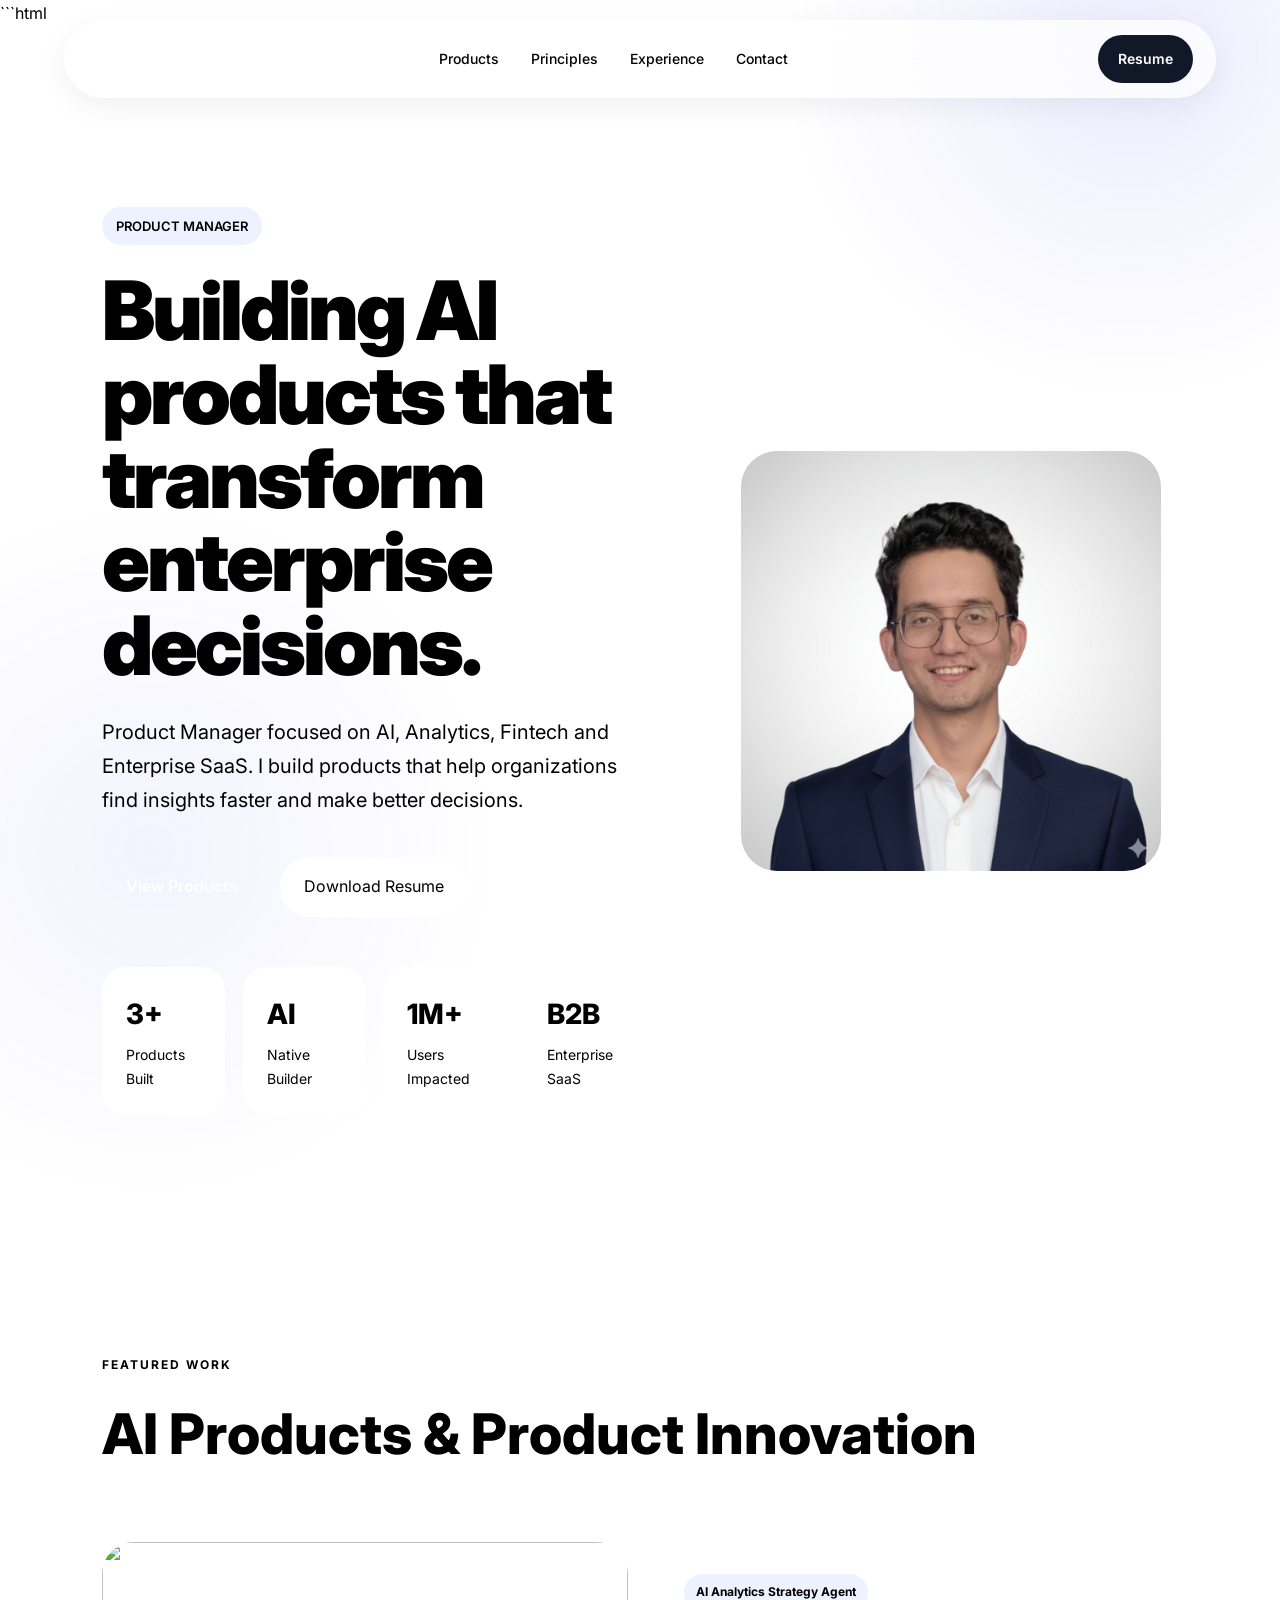
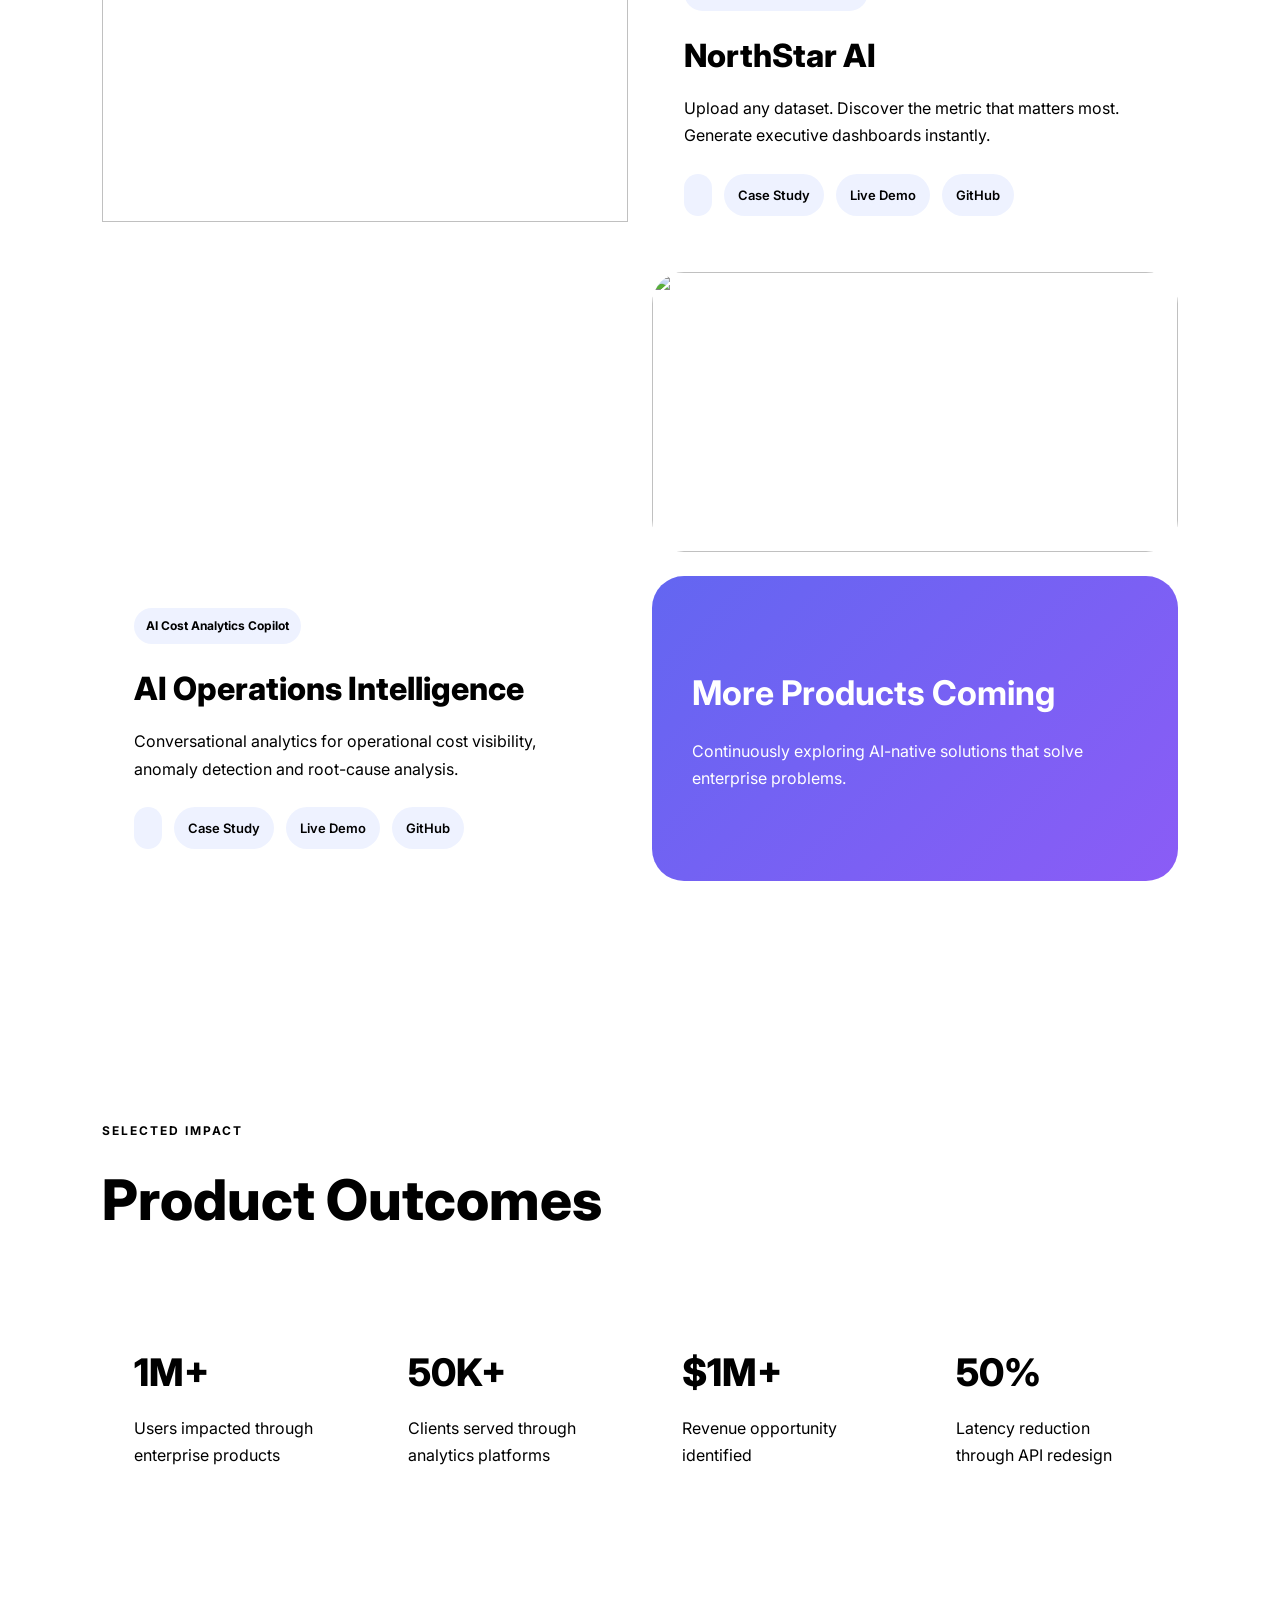
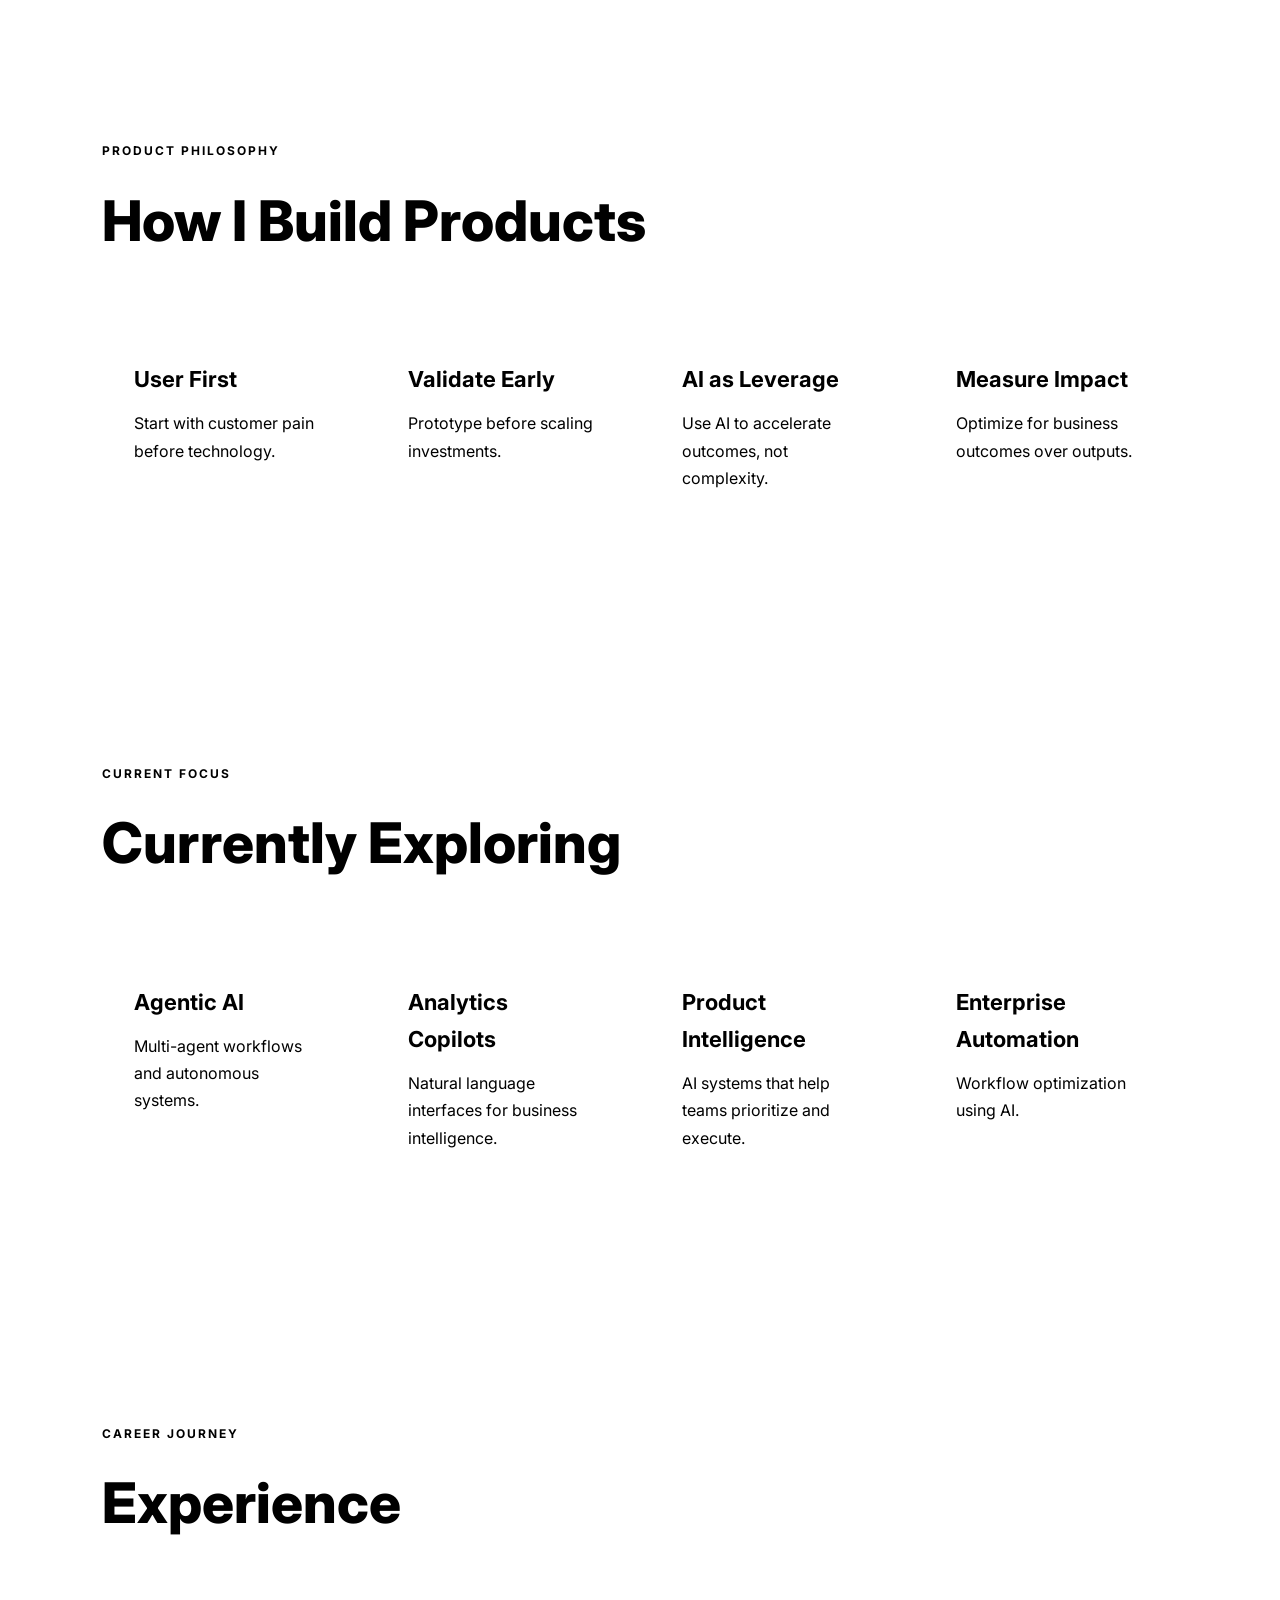
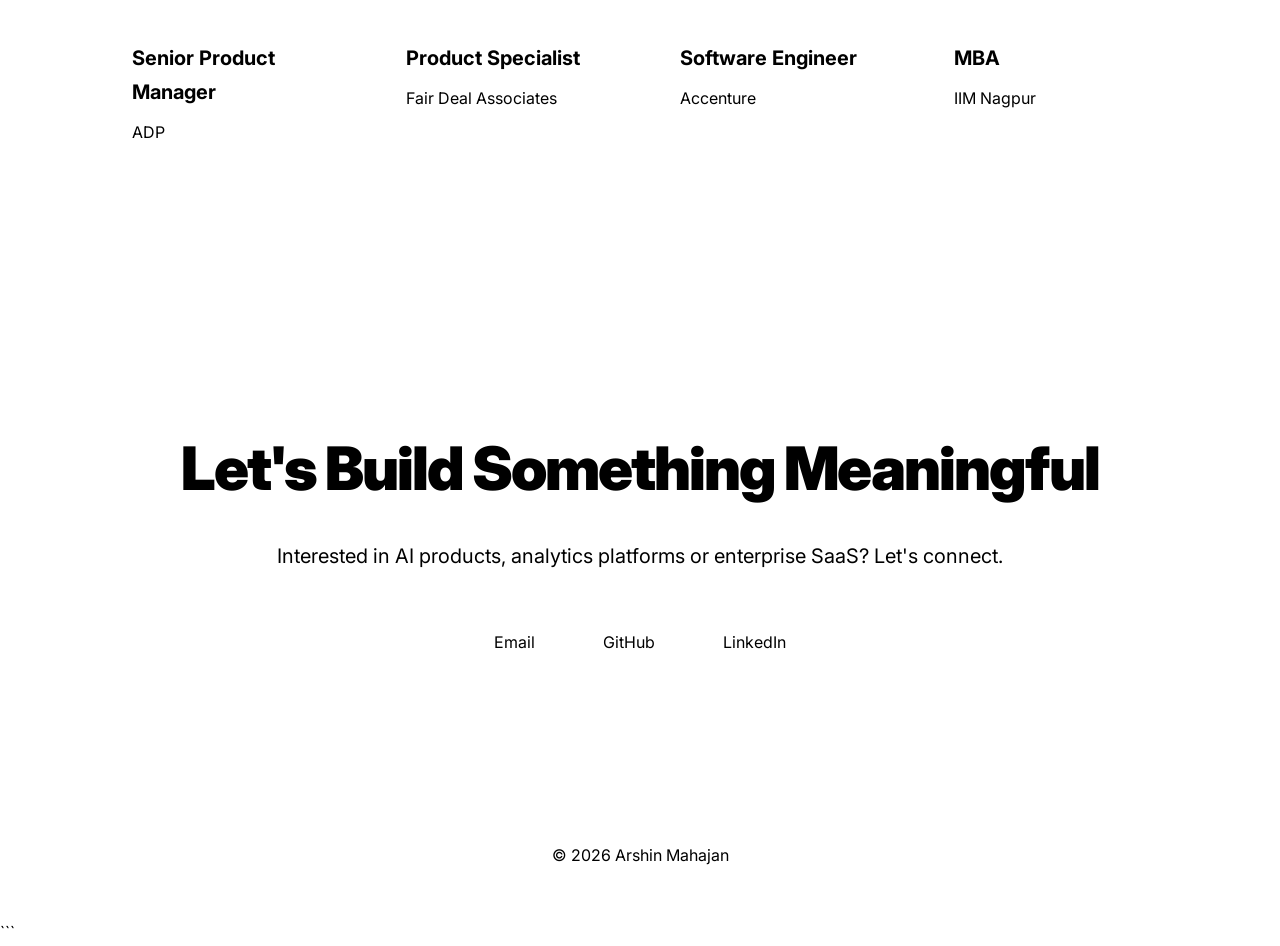
==== index.html @ d78e20a6 "Update index.html" ====
```html
<!DOCTYPE html>
<html lang="en">
<head>
<meta charset="UTF-8">
<meta name="viewport" content="width=device-width, initial-scale=1.0">
<title>Arshin Mahajan | Product Manager</title>

<link rel="preconnect" href="https://fonts.googleapis.com">
<link rel="preconnect" href="https://fonts.gstatic.com" crossorigin>

<link href="https://fonts.googleapis.com/css2?family=Inter:wght@300;400;500;600;700;800;900&display=swap" rel="stylesheet">

<link rel="stylesheet" href="style.css">
</head>

<body>

<nav class="navbar">

<div class="logo">
AM
</div>

<div class="nav-links">
<a href="#products">Products</a>
<a href="#philosophy">Principles</a>
<a href="#experience">Experience</a>
<a href="#contact">Contact</a>
</div>

<a href="resume.pdf" class="resume-btn">
Resume
</a>

</nav>

<section class="hero">

<div class="hero-left">

<div class="tag">
PRODUCT MANAGER
</div>

<h1>

Building AI products
that transform
enterprise decisions.

</h1>

<p>

Product Manager focused on AI,
Analytics, Fintech and Enterprise SaaS.

I build products that help organizations
find insights faster and make better decisions.

</p>

<div class="hero-buttons">

<a href="#products" class="primary-btn">
View Products
</a>

<a href="resume.pdf" class="secondary-btn">
Download Resume
</a>

</div>

<div class="stats">

<div class="stat-card">
<h3>3+</h3>
<p>Products Built</p>
</div>

<div class="stat-card">
<h3>AI</h3>
<p>Native Builder</p>
</div>

<div class="stat-card">
<h3>1M+</h3>
<p>Users Impacted</p>
</div>

<div class="stat-card">
<h3>B2B</h3>
<p>Enterprise SaaS</p>
</div>

</div>

</div>

<div class="hero-right">

<img src="images/profile.jpg" alt="Arshin Mahajan">

</div>

</section>

<section id="products" class="section">

<div class="section-header">

<span>FEATURED WORK</span>

<h2>
AI Products & Product Innovation
</h2>

</div>

<div class="bento-grid">

<a href="northstar.html" class="product-card large-card">

<img src="images/northstar-cover.png">

<div class="product-content">

<span class="product-tag">
AI Analytics Strategy Agent
</span>

<h3>
NorthStar AI
</h3>

<p>

Upload any dataset.
Discover the metric that matters most.
Generate executive dashboards instantly.

</p>

<div class="card-actions">

<a href="northstar.html">
Case Study
</a>

<a href="https://arshin-northstar-ai.streamlit.app/">
Live Demo
</a>

<a href="https://github.com/arshinmahajan/northstar-ai">
GitHub
</a>

</div>

</div>

</a>

<a href="aiops.html" class="product-card">

<img src="images/aiops-cover.png">

<div class="product-content">

<span class="product-tag">
AI Cost Analytics Copilot
</span>

<h3>
AI Operations Intelligence
</h3>

<p>

Conversational analytics for operational cost visibility,
anomaly detection and root-cause analysis.

</p>

<div class="card-actions">

<a href="aiops.html">
Case Study
</a>

<a href="https://ai-ops-intelligence-assistant-f5bhhcylc8wq3lguenfk7i.streamlit.app/">
Live Demo
</a>

<a href="https://github.com/arshinmahajan/ai-ops-intelligence-assistant">
GitHub
</a>

</div>
</div>

</a>

<div class="coming-soon">

<h3>
More Products Coming
</h3>

<p>

Continuously exploring AI-native solutions
that solve enterprise problems.

</p>

</div>

</div>

</section>
<section class="section">

<div class="section-header">

<span>SELECTED IMPACT</span>

<h2>
Product Outcomes
</h2>

</div>

<div class="impact-grid">

<div class="impact-card">
<h3>1M+</h3>
<p>Users impacted through enterprise products</p>
</div>

<div class="impact-card">
<h3>50K+</h3>
<p>Clients served through analytics platforms</p>
</div>

<div class="impact-card">
<h3>$1M+</h3>
<p>Revenue opportunity identified</p>
</div>

<div class="impact-card">
<h3>50%</h3>
<p>Latency reduction through API redesign</p>
</div>

</div>

</section>
<section id="philosophy" class="section">

<div class="section-header">

<span>PRODUCT PHILOSOPHY</span>

<h2>
How I Build Products
</h2>

</div>

<div class="principles">

<div class="principle">
<h3>User First</h3>
<p>
Start with customer pain before technology.
</p>
</div>

<div class="principle">
<h3>Validate Early</h3>
<p>
Prototype before scaling investments.
</p>
</div>

<div class="principle">
<h3>AI as Leverage</h3>
<p>
Use AI to accelerate outcomes, not complexity.
</p>
</div>

<div class="principle">
<h3>Measure Impact</h3>
<p>
Optimize for business outcomes over outputs.
</p>
</div>

</div>

</section>
<section class="section">

<div class="section-header">

<span>CURRENT FOCUS</span>

<h2>
Currently Exploring
</h2>

</div>

<div class="principles">

<div class="principle">
<h3>Agentic AI</h3>
<p>Multi-agent workflows and autonomous systems.</p>
</div>

<div class="principle">
<h3>Analytics Copilots</h3>
<p>Natural language interfaces for business intelligence.</p>
</div>

<div class="principle">
<h3>Product Intelligence</h3>
<p>AI systems that help teams prioritize and execute.</p>
</div>

<div class="principle">
<h3>Enterprise Automation</h3>
<p>Workflow optimization using AI.</p>
</div>

</div>

</section>
<section id="experience" class="section">

<div class="section-header">

<span>CAREER JOURNEY</span>

<h2>
Experience
</h2>

</div>

<div class="timeline">

<div class="timeline-item">
<h3>Senior Product Manager</h3>
<p>ADP</p>
</div>

<div class="timeline-item">
<h3>Product Specialist</h3>
<p>Fair Deal Associates</p>
</div>

<div class="timeline-item">
<h3>Software Engineer</h3>
<p>Accenture</p>
</div>

<div class="timeline-item">
<h3>MBA</h3>
<p>IIM Nagpur</p>
</div>

</div>

</section>

<section id="contact" class="contact-section">

<h2>
Let's Build Something Meaningful
</h2>

<p>

Interested in AI products,
analytics platforms or enterprise SaaS?

Let's connect.

</p>

<div class="contact-links">

<a href="mailto:p22arshin@iimnagpur.ac.in">
Email
</a>

<a href="https://github.com/arshinmahajan">
GitHub
</a>

<a href="https://www.linkedin.com/in/arshinmahajan/">
LinkedIn
</a>

</div>

</section>

<footer>

© 2026 Arshin Mahajan

</footer>

<script>

window.addEventListener('scroll', () => {

document.querySelectorAll('.product-card,.principle,.timeline-item')
.forEach(el => {

const top = el.getBoundingClientRect().top;

if(top < window.innerHeight - 80){

el.classList.add('show');

}

});

});

</script>

</body>
</html>
```
---- style.css ----
```css
:root{
--bg:#fafafa;
--card:#ffffff;
--text:#0f172a;
--muted:#64748b;
--border:#e5e7eb;
--accent:#6366f1;
--shadow:0 10px 30px rgba(0,0,0,.06);
}

*{
margin:0;
padding:0;
box-sizing:border-box;
}

html{
scroll-behavior:smooth;
}

body{
font-family:'Inter',sans-serif;
background:var(--bg);
color:var(--text);
line-height:1.7;
overflow-x:hidden;
}

body::before{
content:'';
position:fixed;
top:-300px;
right:-200px;
width:700px;
height:700px;
background:radial-gradient(
circle,
rgba(99,102,241,.12),
transparent 70%
);
z-index:-1;
}

body::after{
content:'';
position:fixed;
bottom:-300px;
left:-200px;
width:700px;
height:700px;
background:radial-gradient(
circle,
rgba(99,102,241,.08),
transparent 70%
);
z-index:-1;
}

img{
max-width:100%;
display:block;
}

a{
text-decoration:none;
color:inherit;
}

.section{
padding:120px 8%;
}

.section-header{
margin-bottom:60px;
}

.section-header span{
font-size:12px;
font-weight:700;
letter-spacing:2px;
color:var(--accent);
}

.section-header h2{
font-size:56px;
font-weight:800;
margin-top:12px;
}

.navbar{
position:fixed;
top:20px;
left:50%;
transform:translateX(-50%);
width:90%;
max-width:1200px;

display:flex;
justify-content:space-between;
align-items:center;

padding:14px 22px;

background:rgba(255,255,255,.75);
backdrop-filter:blur(18px);

border:1px solid rgba(255,255,255,.3);

border-radius:999px;

z-index:1000;

box-shadow:0 8px 30px rgba(0,0,0,.06);
}

.logo{
width:42px;
height:42px;

display:flex;
align-items:center;
justify-content:center;

background:var(--accent);

color:white;

font-weight:700;

border-radius:12px;
}

.nav-links{
display:flex;
gap:32px;
}

.nav-links a{
font-size:14px;
font-weight:500;
transition:.3s;
}

.nav-links a:hover{
color:var(--accent);
}

.resume-btn{
background:#111827;
color:white;

padding:12px 20px;

border-radius:999px;

font-size:14px;
font-weight:600;
}

.hero{
padding:180px 8% 120px;

display:grid;
grid-template-columns:1.2fr 1fr;

gap:80px;
align-items:center;
}

.tag{
display:inline-block;

padding:8px 14px;

background:#eef2ff;
color:var(--accent);

font-size:13px;
font-weight:600;

border-radius:999px;

margin-bottom:24px;
}

.hero h1{
font-size:82px;
line-height:1.02;
font-weight:900;
letter-spacing:-3px;
}

.hero p{
margin-top:28px;

font-size:20px;

max-width:650px;

color:var(--muted);
}

.hero-buttons{
margin-top:40px;

display:flex;
gap:18px;
}

.primary-btn{
background:var(--accent);
color:white;

padding:16px 24px;

border-radius:999px;

font-weight:600;

transition:.3s;
}

.primary-btn:hover{
transform:translateY(-3px);
}

.secondary-btn{
padding:16px 24px;

border-radius:999px;

border:1px solid var(--border);

background:white;
}

.hero-right{
display:flex;
justify-content:center;
}

.hero-right img{
width:420px;
height:420px;

object-fit:cover;

border-radius:36px;

box-shadow:var(--shadow);
}

.stats{
display:grid;
grid-template-columns:repeat(4,1fr);

gap:18px;

margin-top:50px;
}

.stat-card{
background:white;

padding:24px;

border-radius:24px;

border:1px solid var(--border);

box-shadow:var(--shadow);
}

.stat-card h3{
font-size:28px;
font-weight:800;
}

.stat-card p{
font-size:14px;
margin-top:5px;
}

.bento-grid{
display:grid;

grid-template-columns:repeat(2,1fr);

gap:24px;
}

.product-card{
background:white;

border-radius:32px;

overflow:hidden;

border:1px solid var(--border);

transition:.35s;

box-shadow:var(--shadow);

opacity:0;
transform:translateY(40px);
}

.product-card.show{
opacity:1;
transform:translateY(0);
}

.product-card:hover{
transform:translateY(-10px);
}

.large-card{
grid-row:span 2;
}

.product-card img{
height:280px;
width:100%;
object-fit:cover;
}

.product-content{
padding:32px;
}

.product-tag{
display:inline-block;

padding:8px 12px;

border-radius:999px;

background:#eef2ff;

font-size:12px;
font-weight:700;

color:var(--accent);
}

.product-content h3{
margin-top:18px;

font-size:32px;
font-weight:800;
}

.product-content p{
margin-top:12px;
color:var(--muted);
}

.card-actions{
display:flex;
gap:12px;
margin-top:24px;
flex-wrap:wrap;
}

.card-actions a{
padding:10px 14px;
border-radius:999px;
background:#eef2ff;
color:var(--accent);
font-size:13px;
font-weight:600;
}

.coming-soon{
background:linear-gradient(
135deg,
#6366f1,
#8b5cf6
);

color:white;

padding:40px;

border-radius:32px;

display:flex;
flex-direction:column;
justify-content:center;
}

.coming-soon h3{
font-size:34px;
}

.coming-soon p{
margin-top:16px;
}
.impact-grid{
display:grid;
grid-template-columns:repeat(4,1fr);
gap:20px;
}

.impact-card{
background:white;
padding:32px;
border-radius:28px;
border:1px solid var(--border);
box-shadow:var(--shadow);
}

.impact-card h3{
font-size:38px;
font-weight:800;
color:var(--accent);
}

.impact-card p{
margin-top:10px;
color:var(--muted);
}
.principles{
display:grid;
grid-template-columns:repeat(4,1fr);
gap:20px;
}

.principle{
background:white;

padding:32px;

border-radius:28px;

border:1px solid var(--border);

box-shadow:var(--shadow);

opacity:0;
transform:translateY(30px);
transition:.5s;
}

.principle.show{
opacity:1;
transform:translateY(0);
}

.principle h3{
font-size:22px;
margin-bottom:12px;
}

.principle p{
color:var(--muted);
}

.timeline{
display:grid;
grid-template-columns:repeat(4,1fr);
gap:20px;
}

.timeline-item{
background:white;

padding:30px;

border-radius:28px;

border:1px solid var(--border);

box-shadow:var(--shadow);

opacity:0;
transform:translateY(30px);
transition:.5s;
}

.timeline-item.show{
opacity:1;
transform:translateY(0);
}

.timeline-item h3{
font-size:20px;
margin-bottom:10px;
}

.timeline-item p{
color:var(--muted);
}

.contact-section{
padding:120px 8%;

text-align:center;
}

.contact-section h2{
font-size:60px;
font-weight:900;
letter-spacing:-2px;
}

.contact-section p{
margin-top:20px;
font-size:20px;
color:var(--muted);
}

.contact-links{
display:flex;
justify-content:center;
gap:20px;

margin-top:40px;
}

.contact-links a{
padding:16px 24px;

background:white;

border:1px solid var(--border);

border-radius:999px;

box-shadow:var(--shadow);
}

footer{
padding:50px;
text-align:center;
color:var(--muted);
}

@media(max-width:1100px){

.hero{
grid-template-columns:1fr;
}

.hero h1{
font-size:62px;
}

.stats{
grid-template-columns:repeat(2,1fr);
}

.principles{
grid-template-columns:repeat(2,1fr);
}

.timeline{
grid-template-columns:repeat(2,1fr);
}

}

@media(max-width:768px){

.nav-links{
display:none;
}

.hero{
padding-top:140px;
}

.hero h1{
font-size:48px;
}

.hero p{
font-size:18px;
}

.hero-right img{
width:300px;
height:300px;
}

.stats{
grid-template-columns:1fr;
}

.bento-grid{
grid-template-columns:1fr;
}

.principles{
grid-template-columns:1fr;
}

.timeline{
grid-template-columns:1fr;
}

.section h2,
.contact-section h2{
font-size:40px;
}

.hero-buttons{
flex-direction:column;
}

.contact-links{
flex-direction:column;
align-items:center;
}

}
```
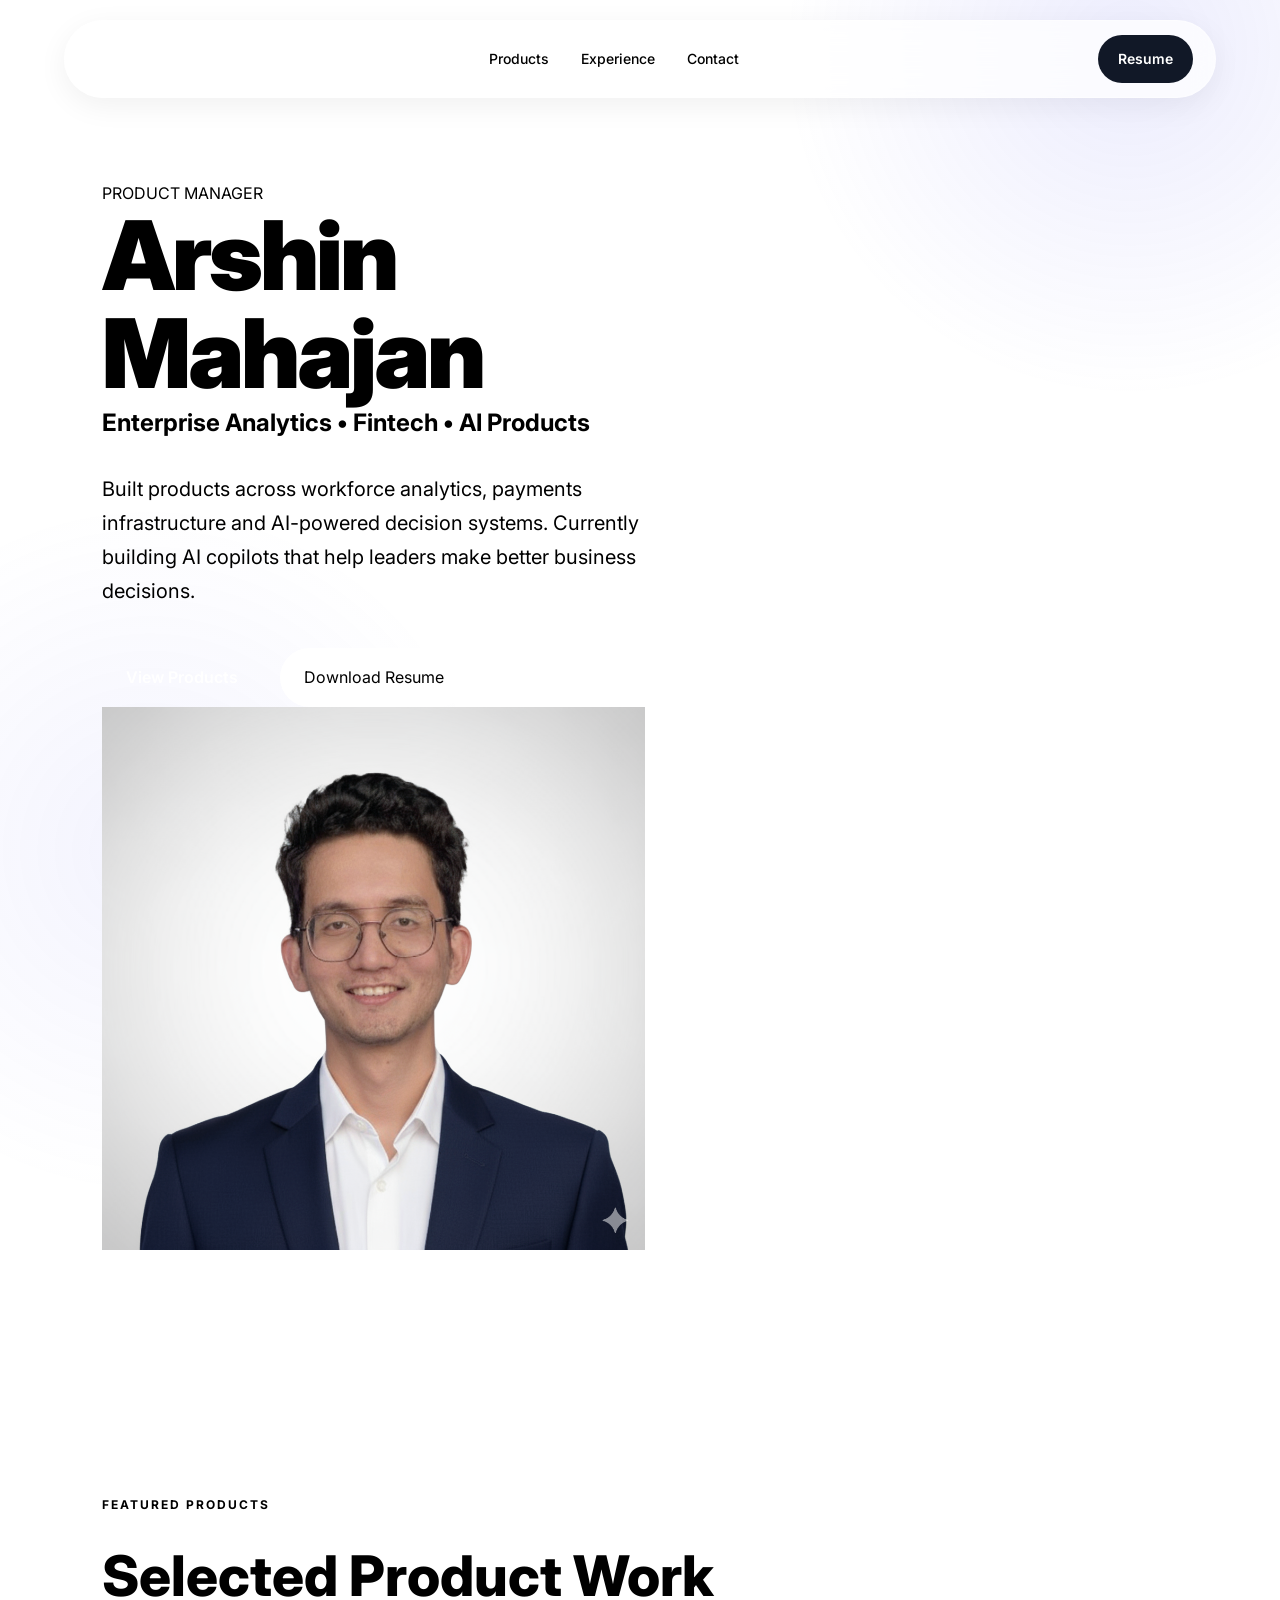
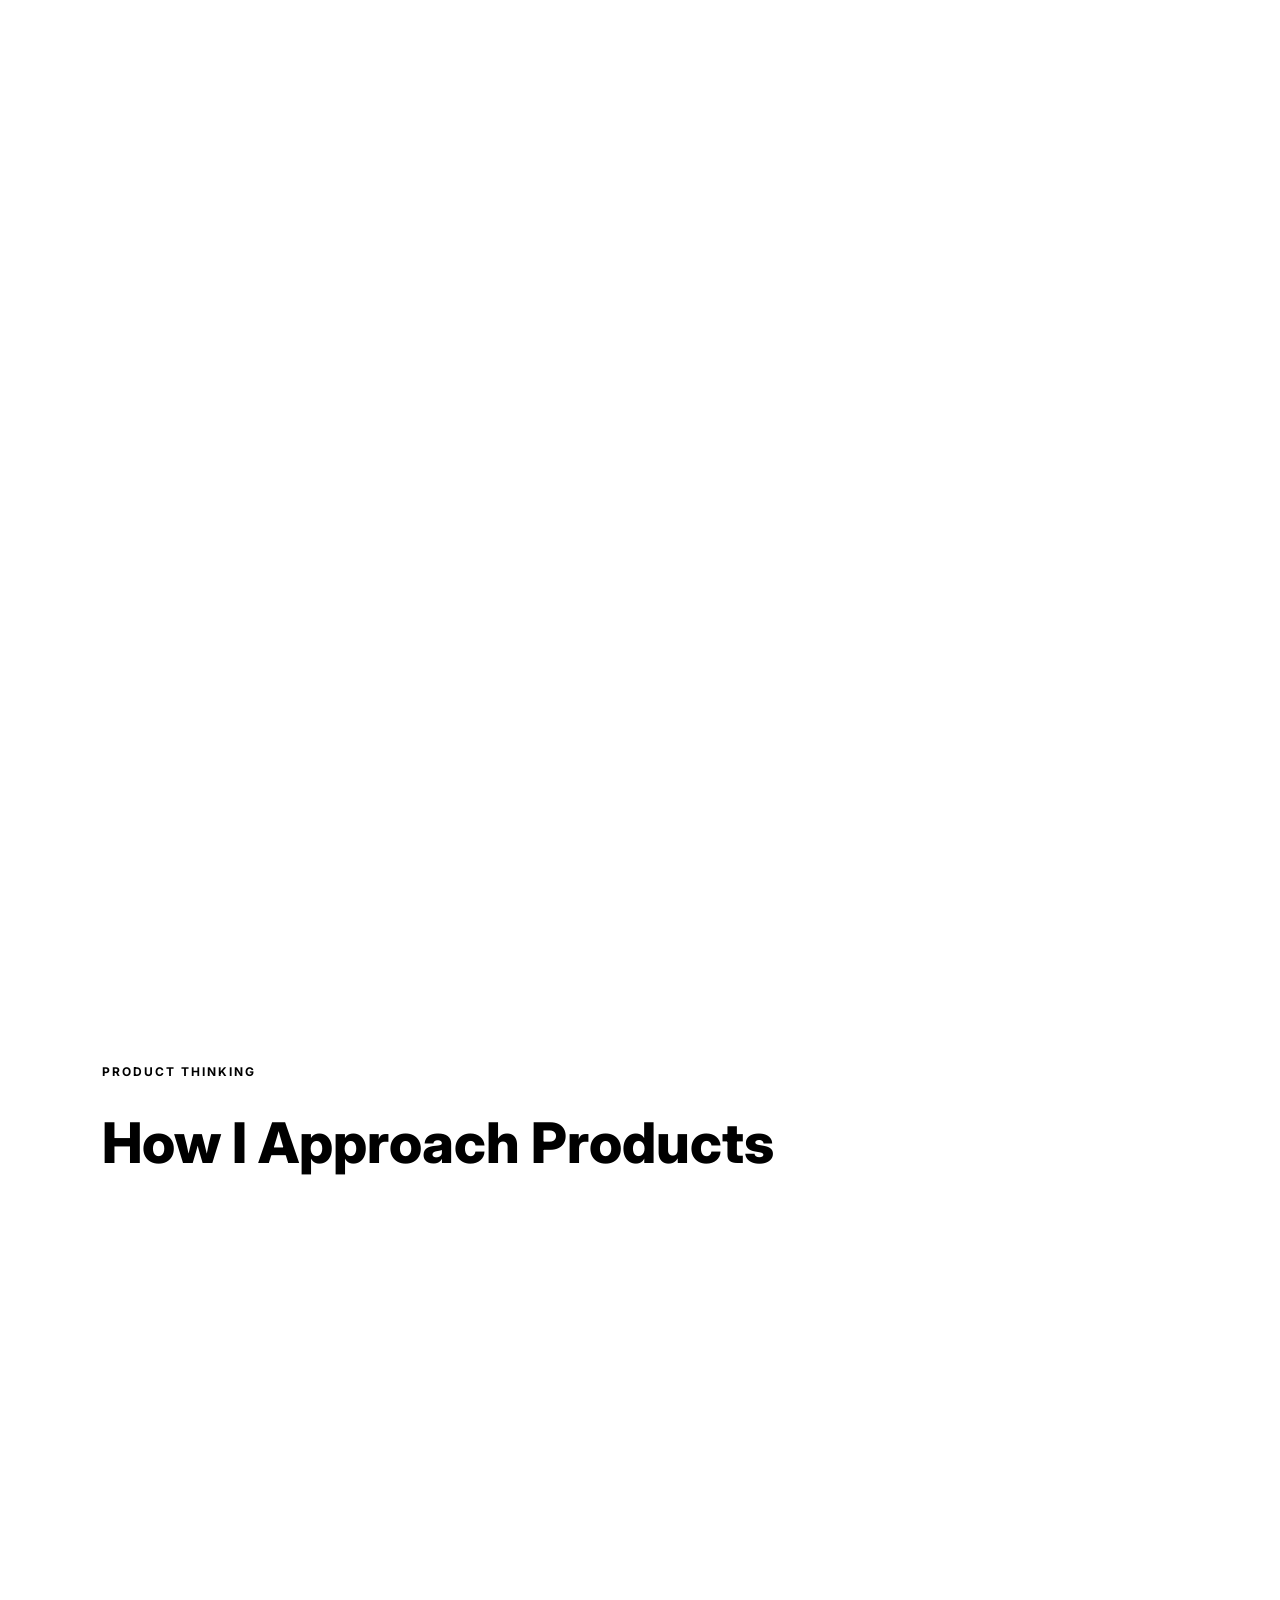
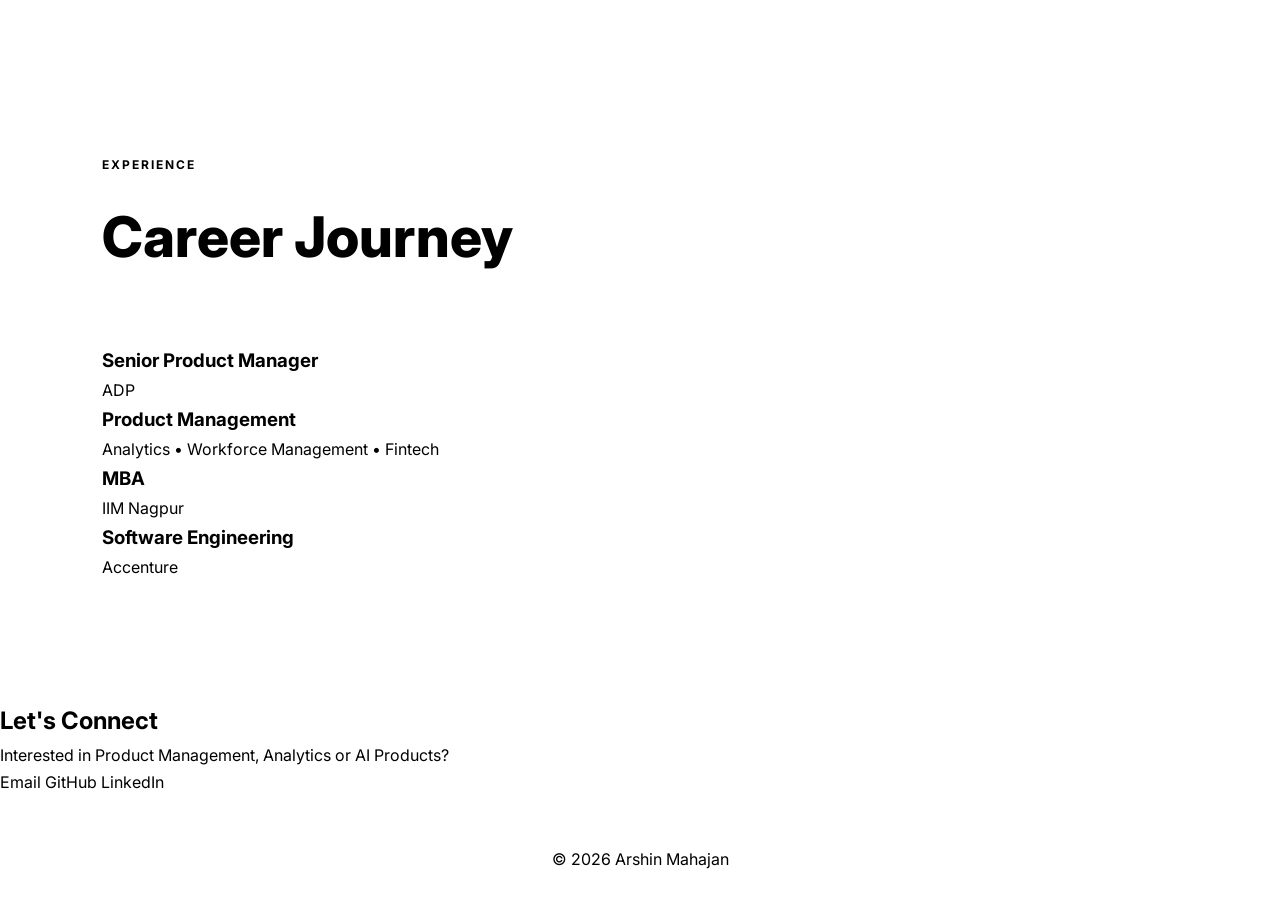
==== commit e98e1c27: "Update index.html" ====
--- a/index.html
+++ b/index.html
@@ -1,9 +1,11 @@
-```html
 <!DOCTYPE html>
 <html lang="en">
+
 <head>
+
 <meta charset="UTF-8">
 <meta name="viewport" content="width=device-width, initial-scale=1.0">
+
 <title>Arshin Mahajan | Product Manager</title>
 
 <link rel="preconnect" href="https://fonts.googleapis.com">
@@ -12,6 +14,7 @@
 <link href="https://fonts.googleapis.com/css2?family=Inter:wght@300;400;500;600;700;800;900&display=swap" rel="stylesheet">
 
 <link rel="stylesheet" href="style.css">
+
 </head>
 
 <body>
@@ -24,7 +27,6 @@
 
 <div class="nav-links">
 <a href="#products">Products</a>
-<a href="#philosophy">Principles</a>
 <a href="#experience">Experience</a>
 <a href="#contact">Contact</a>
 </div>
@@ -37,27 +39,29 @@
 
 <section class="hero">
 
-<div class="hero-left">
-
-<div class="tag">
+<div class="hero-content">
+
+<div class="hero-text">
+
+<span class="hero-tag">
 PRODUCT MANAGER
-</div>
+</span>
 
 <h1>
-
-Building AI products
-that transform
-enterprise decisions.
-
+Arshin Mahajan
 </h1>
 
-<p>
-
-Product Manager focused on AI,
-Analytics, Fintech and Enterprise SaaS.
-
-I build products that help organizations
-find insights faster and make better decisions.
+<h2>
+Enterprise Analytics • Fintech • AI Products
+</h2>
+
+<p>
+
+Built products across workforce analytics,
+payments infrastructure and AI-powered decision systems.
+
+Currently building AI copilots that help leaders
+make better business decisions.
 
 </p>
 
@@ -73,35 +77,13 @@
 
 </div>
 
-<div class="stats">
-
-<div class="stat-card">
-<h3>3+</h3>
-<p>Products Built</p>
-</div>
-
-<div class="stat-card">
-<h3>AI</h3>
-<p>Native Builder</p>
-</div>
-
-<div class="stat-card">
-<h3>1M+</h3>
-<p>Users Impacted</p>
-</div>
-
-<div class="stat-card">
-<h3>B2B</h3>
-<p>Enterprise SaaS</p>
-</div>
-
-</div>
-
-</div>
-
-<div class="hero-right">
-
-<img src="images/profile.jpg" alt="Arshin Mahajan">
+</div>
+
+<div class="hero-image">
+
+<img src="images/profile.jpg">
+
+</div>
 
 </div>
 
@@ -111,25 +93,21 @@
 
 <div class="section-header">
 
-<span>FEATURED WORK</span>
-
-<h2>
-AI Products & Product Innovation
-</h2>
-
-</div>
-
-<div class="bento-grid">
-
-<a href="northstar.html" class="product-card large-card">
+<span>FEATURED PRODUCTS</span>
+
+<h2>
+Selected Product Work
+</h2>
+
+</div>
+
+<div class="products-grid">
+
+<a href="northstar.html" class="product-card">
 
 <img src="images/northstar-cover.png">
 
-<div class="product-content">
-
-<span class="product-tag">
-AI Analytics Strategy Agent
-</span>
+<div class="product-info">
 
 <h3>
 NorthStar AI
@@ -137,25 +115,14 @@
 
 <p>
 
-Upload any dataset.
-Discover the metric that matters most.
-Generate executive dashboards instantly.
-
-</p>
-
-<div class="card-actions">
-
-<a href="northstar.html">
-Case Study
-</a>
-
-<a href="https://arshin-northstar-ai.streamlit.app/">
-Live Demo
-</a>
-
-<a href="https://github.com/arshinmahajan/northstar-ai">
-GitHub
-</a>
+AI-powered analytics strategy agent that discovers
+the North Star Metric and generates executive dashboards.
+
+</p>
+
+<div class="product-links">
+
+<span>Case Study →</span>
 
 </div>
 
@@ -167,11 +134,7 @@
 
 <img src="images/aiops-cover.png">
 
-<div class="product-content">
-
-<span class="product-tag">
-AI Cost Analytics Copilot
-</span>
+<div class="product-info">
 
 <h3>
 AI Operations Intelligence
@@ -179,221 +142,183 @@
 
 <p>
 
-Conversational analytics for operational cost visibility,
-anomaly detection and root-cause analysis.
-
-</p>
-
-<div class="card-actions">
-
-<a href="aiops.html">
-Case Study
-</a>
-
-<a href="https://ai-ops-intelligence-assistant-f5bhhcylc8wq3lguenfk7i.streamlit.app/">
-Live Demo
-</a>
-
-<a href="https://github.com/arshinmahajan/ai-ops-intelligence-assistant">
-GitHub
-</a>
-
-</div>
-</div>
-
-</a>
-
-<div class="coming-soon">
-
-<h3>
-More Products Coming
-</h3>
-
-<p>
-
-Continuously exploring AI-native solutions
-that solve enterprise problems.
-
-</p>
-
-</div>
-
-</div>
-
-</section>
+Conversational analytics assistant for operational costs,
+anomaly detection and root-cause discovery.
+
+</p>
+
+<div class="product-links">
+
+<span>Case Study →</span>
+
+</div>
+
+</div>
+
+</a>
+
+</div>
+
+</section>
+
 <section class="section">
 
 <div class="section-header">
 
-<span>SELECTED IMPACT</span>
-
-<h2>
-Product Outcomes
-</h2>
-
-</div>
-
-<div class="impact-grid">
-
-<div class="impact-card">
-<h3>1M+</h3>
-<p>Users impacted through enterprise products</p>
-</div>
-
-<div class="impact-card">
-<h3>50K+</h3>
-<p>Clients served through analytics platforms</p>
-</div>
-
-<div class="impact-card">
-<h3>$1M+</h3>
-<p>Revenue opportunity identified</p>
-</div>
-
-<div class="impact-card">
-<h3>50%</h3>
-<p>Latency reduction through API redesign</p>
-</div>
-
-</div>
-
-</section>
-<section id="philosophy" class="section">
+<span>PRODUCT THINKING</span>
+
+<h2>
+How I Approach Products
+</h2>
+
+</div>
+
+<div class="principles">
+
+<div class="principle">
+
+<h3>
+Customer First
+</h3>
+
+<p>
+
+Start with real customer pain points
+before discussing features.
+
+</p>
+
+</div>
+
+<div class="principle">
+
+<h3>
+Data Driven
+</h3>
+
+<p>
+
+Use insights and evidence to validate
+product opportunities.
+
+</p>
+
+</div>
+
+<div class="principle">
+
+<h3>
+Build Fast
+</h3>
+
+<p>
+
+Prototype quickly and learn before
+committing large investments.
+
+</p>
+
+</div>
+
+<div class="principle">
+
+<h3>
+Outcome Focused
+</h3>
+
+<p>
+
+Measure success through business outcomes,
+not feature releases.
+
+</p>
+
+</div>
+
+</div>
+
+</section>
+
+<section id="experience" class="section">
 
 <div class="section-header">
 
-<span>PRODUCT PHILOSOPHY</span>
-
-<h2>
-How I Build Products
-</h2>
-
-</div>
-
-<div class="principles">
-
-<div class="principle">
-<h3>User First</h3>
-<p>
-Start with customer pain before technology.
-</p>
-</div>
-
-<div class="principle">
-<h3>Validate Early</h3>
-<p>
-Prototype before scaling investments.
-</p>
-</div>
-
-<div class="principle">
-<h3>AI as Leverage</h3>
-<p>
-Use AI to accelerate outcomes, not complexity.
-</p>
-</div>
-
-<div class="principle">
-<h3>Measure Impact</h3>
-<p>
-Optimize for business outcomes over outputs.
-</p>
-</div>
-
-</div>
-
-</section>
-<section class="section">
-
-<div class="section-header">
-
-<span>CURRENT FOCUS</span>
-
-<h2>
-Currently Exploring
-</h2>
-
-</div>
-
-<div class="principles">
-
-<div class="principle">
-<h3>Agentic AI</h3>
-<p>Multi-agent workflows and autonomous systems.</p>
-</div>
-
-<div class="principle">
-<h3>Analytics Copilots</h3>
-<p>Natural language interfaces for business intelligence.</p>
-</div>
-
-<div class="principle">
-<h3>Product Intelligence</h3>
-<p>AI systems that help teams prioritize and execute.</p>
-</div>
-
-<div class="principle">
-<h3>Enterprise Automation</h3>
-<p>Workflow optimization using AI.</p>
-</div>
-
-</div>
-
-</section>
-<section id="experience" class="section">
-
-<div class="section-header">
-
-<span>CAREER JOURNEY</span>
-
-<h2>
-Experience
-</h2>
-
-</div>
-
-<div class="timeline">
-
-<div class="timeline-item">
-<h3>Senior Product Manager</h3>
-<p>ADP</p>
-</div>
-
-<div class="timeline-item">
-<h3>Product Specialist</h3>
-<p>Fair Deal Associates</p>
-</div>
-
-<div class="timeline-item">
-<h3>Software Engineer</h3>
-<p>Accenture</p>
-</div>
-
-<div class="timeline-item">
-<h3>MBA</h3>
-<p>IIM Nagpur</p>
-</div>
-
-</div>
-
-</section>
-
-<section id="contact" class="contact-section">
-
-<h2>
-Let's Build Something Meaningful
-</h2>
-
-<p>
-
-Interested in AI products,
-analytics platforms or enterprise SaaS?
-
-Let's connect.
-
-</p>
-
-<div class="contact-links">
+<span>EXPERIENCE</span>
+
+<h2>
+Career Journey
+</h2>
+
+</div>
+
+<div class="experience-grid">
+
+<div class="experience-card">
+
+<h3>
+Senior Product Manager
+</h3>
+
+<p>
+ADP
+</p>
+
+</div>
+
+<div class="experience-card">
+
+<h3>
+Product Management
+</h3>
+
+<p>
+Analytics • Workforce Management • Fintech
+</p>
+
+</div>
+
+<div class="experience-card">
+
+<h3>
+MBA
+</h3>
+
+<p>
+IIM Nagpur
+</p>
+
+</div>
+
+<div class="experience-card">
+
+<h3>
+Software Engineering
+</h3>
+
+<p>
+Accenture
+</p>
+
+</div>
+
+</div>
+
+</section>
+
+<section id="contact" class="contact">
+
+<h2>
+Let's Connect
+</h2>
+
+<p>
+
+Interested in Product Management,
+Analytics or AI Products?
+
+</p>
+
+<div class="contact-buttons">
 
 <a href="mailto:p22arshin@iimnagpur.ac.in">
 Email
@@ -403,7 +328,7 @@
 GitHub
 </a>
 
-<a href="https://www.linkedin.com/in/arshinmahajan/">
+<a href="https://in.linkedin.com/in/arshinmahajan">
 LinkedIn
 </a>
 
@@ -417,27 +342,6 @@
 
 </footer>
 
-<script>
-
-window.addEventListener('scroll', () => {
-
-document.querySelectorAll('.product-card,.principle,.timeline-item')
-.forEach(el => {
-
-const top = el.getBoundingClientRect().top;
-
-if(top < window.innerHeight - 80){
-
-el.classList.add('show');
-
-}
-
-});
-
-});
-
-</script>
-
 </body>
+
 </html>
-```
--- a/style.css
+++ b/style.css
@@ -185,7 +185,7 @@
 }
 
 .hero h1{
-font-size:82px;
+font-size:96px;
 line-height:1.02;
 font-weight:900;
 letter-spacing:-3px;
@@ -196,7 +196,7 @@
 
 font-size:20px;
 
-max-width:650px;
+max-width:720px;
 
 color:var(--muted);
 }
@@ -246,9 +246,13 @@
 
 object-fit:cover;
 
-border-radius:36px;
-
-box-shadow:var(--shadow);
+border-radius:50%;
+
+border:10px solid white;
+
+box-shadow:
+0 25px 80px rgba(99,102,241,.20),
+0 10px 40px rgba(0,0,0,.10);
 }
 
 .stats{
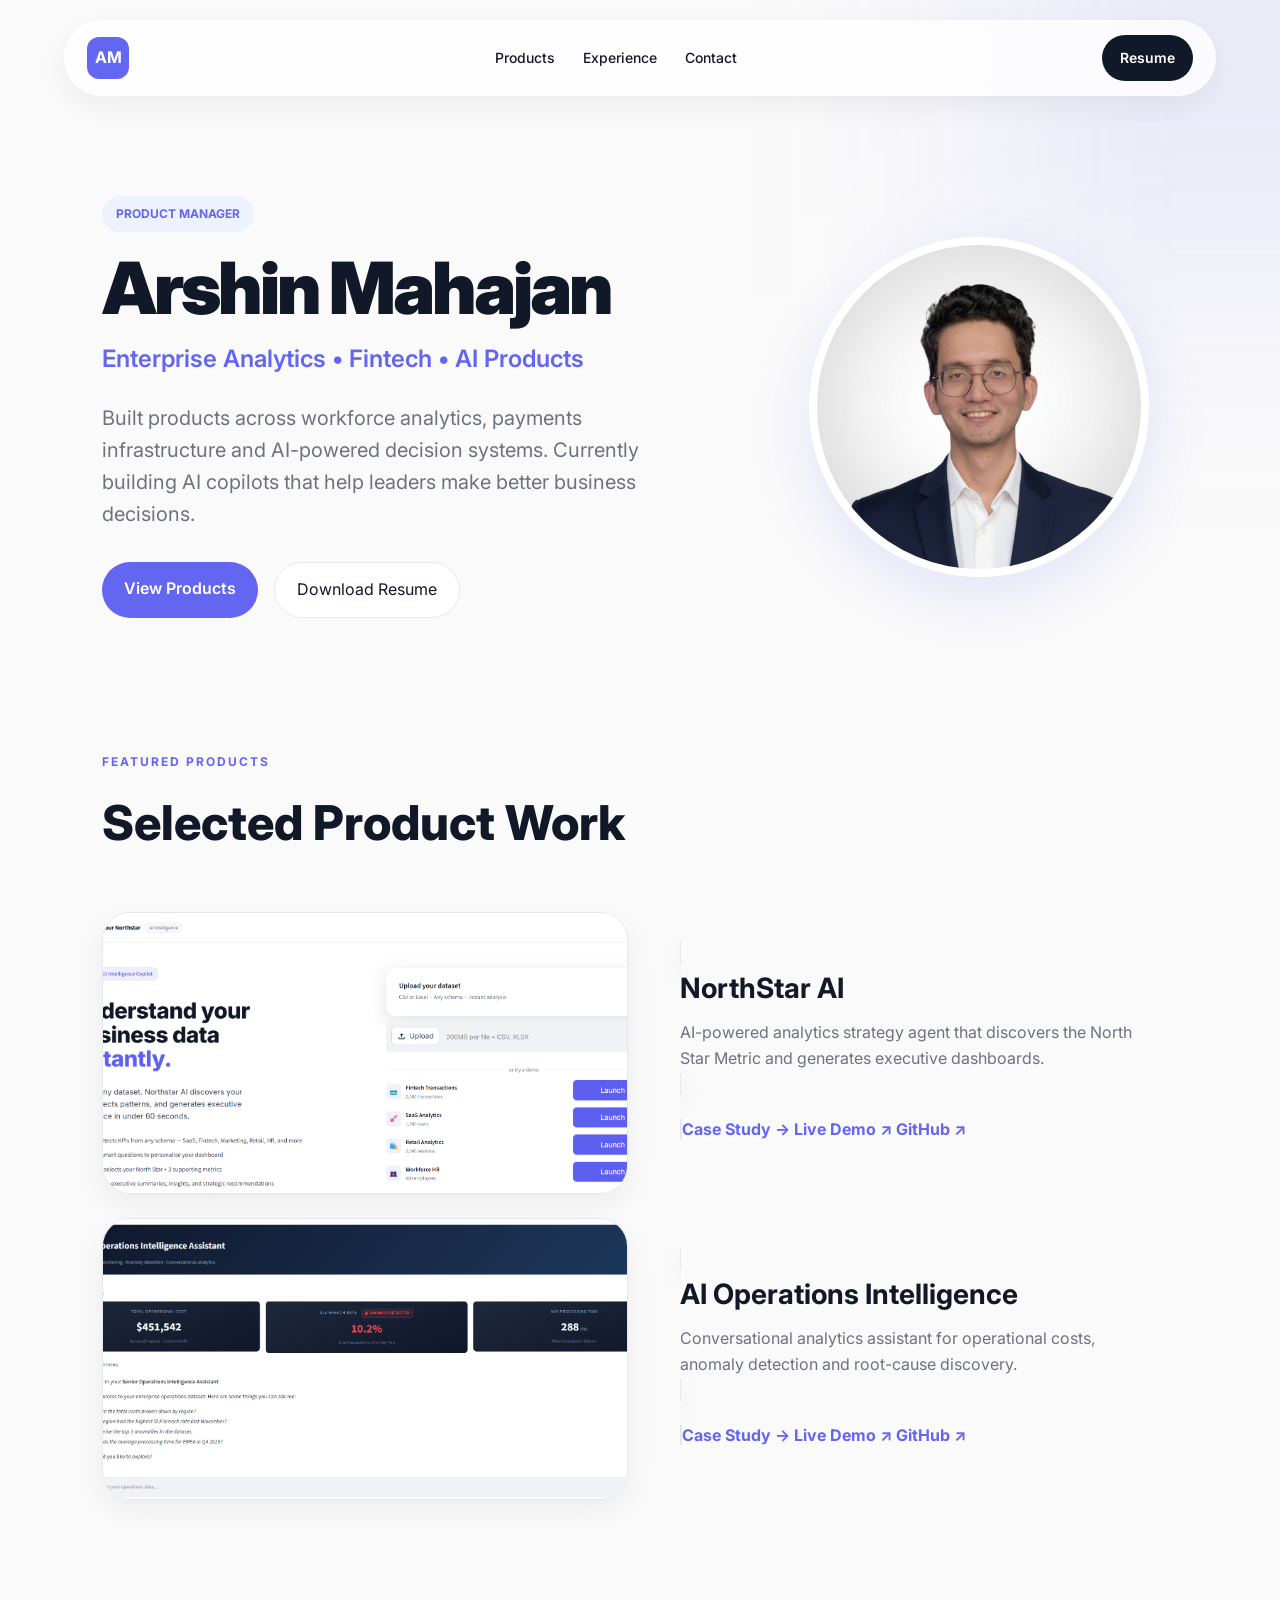
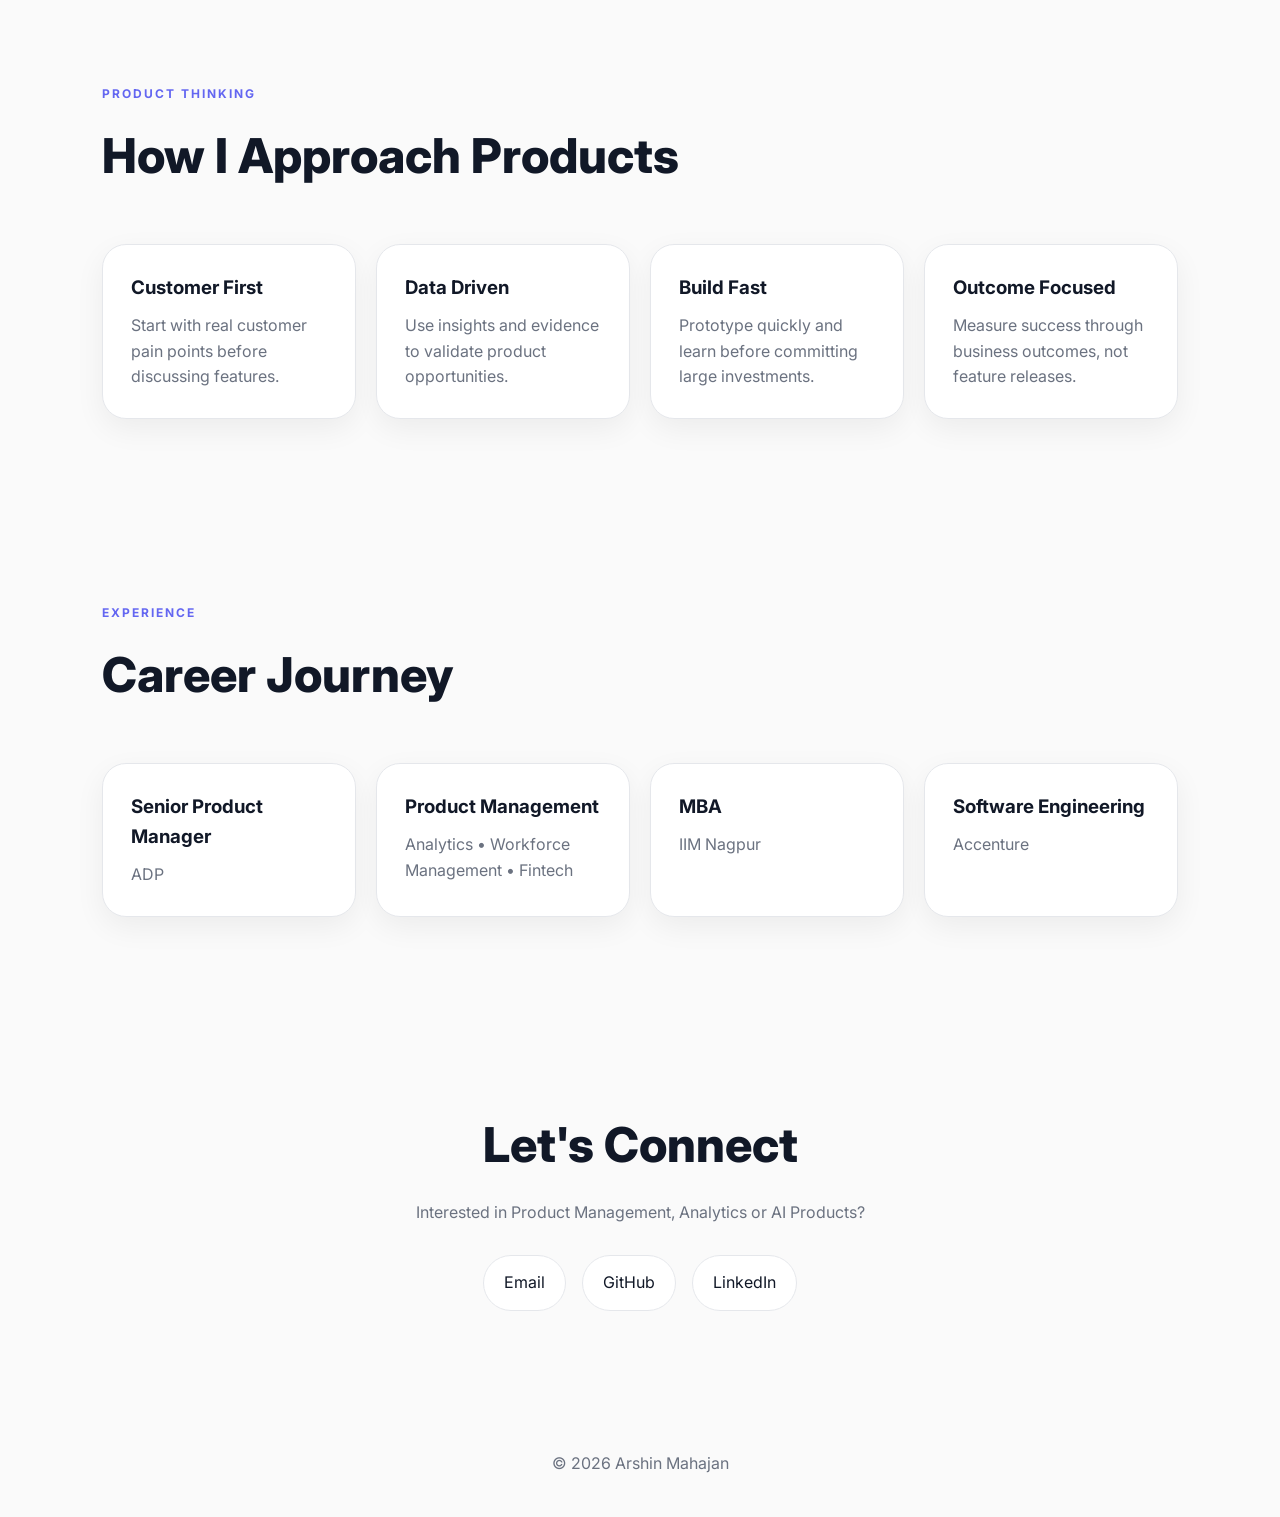
==== commit 29d7afe6: "Update index.html" ====
--- a/index.html
+++ b/index.html
@@ -122,7 +122,15 @@
 
 <div class="product-links">
 
-<span>Case Study →</span>
+<a href="northstar.html">Case Study →</a>
+
+<a href="https://arshin-northstar-ai.streamlit.app/" target="_blank">
+Live Demo ↗
+</a>
+
+<a href="https://github.com/arshinmahajan/northstar-ai" target="_blank">
+GitHub ↗
+</a>
 
 </div>
 
@@ -149,7 +157,15 @@
 
 <div class="product-links">
 
-<span>Case Study →</span>
+<a href="aiops.html">Case Study →</a>
+
+<a href="https://ai-ops-intelligence-assistant-f5bhhcylc8wq3lguenfk7i.streamlit.app/" target="_blank">
+Live Demo ↗
+</a>
+
+<a href="https://github.com/arshinmahajan/ai-ops-intelligence-assistant" target="_blank">
+GitHub ↗
+</a>
 
 </div>
 
--- a/style.css
+++ b/style.css
@@ -1,9 +1,8 @@
-```css
 :root{
 --bg:#fafafa;
---card:#ffffff;
---text:#0f172a;
---muted:#64748b;
+--surface:#ffffff;
+--text:#111827;
+--muted:#6b7280;
 --border:#e5e7eb;
 --accent:#6366f1;
 --shadow:0 10px 30px rgba(0,0,0,.06);
@@ -23,37 +22,19 @@
 font-family:'Inter',sans-serif;
 background:var(--bg);
 color:var(--text);
-line-height:1.7;
+line-height:1.6;
 overflow-x:hidden;
 }
 
 body::before{
 content:'';
 position:fixed;
-top:-300px;
+top:-200px;
 right:-200px;
-width:700px;
-height:700px;
-background:radial-gradient(
-circle,
-rgba(99,102,241,.12),
-transparent 70%
-);
-z-index:-1;
-}
-
-body::after{
-content:'';
-position:fixed;
-bottom:-300px;
-left:-200px;
-width:700px;
-height:700px;
-background:radial-gradient(
-circle,
-rgba(99,102,241,.08),
-transparent 70%
-);
+width:500px;
+height:500px;
+background:rgba(99,102,241,.10);
+filter:blur(120px);
 z-index:-1;
 }
 
@@ -68,64 +49,49 @@
 }
 
 .section{
-padding:120px 8%;
-}
-
-.section-header{
-margin-bottom:60px;
-}
-
-.section-header span{
-font-size:12px;
-font-weight:700;
-letter-spacing:2px;
-color:var(--accent);
-}
-
-.section-header h2{
-font-size:56px;
-font-weight:800;
-margin-top:12px;
+padding:90px 8%;
+max-width:1400px;
+margin:auto;
 }
 
 .navbar{
-position:fixed;
+position:sticky;
 top:20px;
-left:50%;
-transform:translateX(-50%);
+z-index:100;
+
 width:90%;
 max-width:1200px;
 
+margin:20px auto;
+
 display:flex;
 justify-content:space-between;
 align-items:center;
 
 padding:14px 22px;
 
-background:rgba(255,255,255,.75);
-backdrop-filter:blur(18px);
-
-border:1px solid rgba(255,255,255,.3);
-
-border-radius:999px;
-
-z-index:1000;
-
-box-shadow:0 8px 30px rgba(0,0,0,.06);
+background:rgba(255,255,255,.8);
+backdrop-filter:blur(20px);
+
+border:1px solid rgba(255,255,255,.5);
+
+border-radius:999px;
+
+box-shadow:var(--shadow);
 }
 
 .logo{
 width:42px;
 height:42px;
 
+background:var(--accent);
+
+color:white;
+
 display:flex;
 align-items:center;
 justify-content:center;
 
-background:var(--accent);
-
-color:white;
-
 font-weight:700;
 
 border-radius:12px;
@@ -133,42 +99,37 @@
 
 .nav-links{
 display:flex;
-gap:32px;
+gap:28px;
 }
 
 .nav-links a{
 font-size:14px;
 font-weight:500;
-transition:.3s;
-}
-
-.nav-links a:hover{
-color:var(--accent);
 }
 
 .resume-btn{
 background:#111827;
 color:white;
-
-padding:12px 20px;
-
-border-radius:999px;
-
+padding:12px 18px;
+border-radius:999px;
 font-size:14px;
 font-weight:600;
 }
 
 .hero{
-padding:180px 8% 120px;
-
+padding:80px 8% 40px;
+max-width:1400px;
+margin:auto;
+}
+
+.hero-content{
 display:grid;
-grid-template-columns:1.2fr 1fr;
-
+grid-template-columns:1.2fr .8fr;
+align-items:center;
 gap:80px;
-align-items:center;
-}
-
-.tag{
+}
+
+.hero-tag{
 display:inline-block;
 
 padding:8px 14px;
@@ -176,152 +137,108 @@
 background:#eef2ff;
 color:var(--accent);
 
-font-size:13px;
+font-size:12px;
+font-weight:700;
+
+border-radius:999px;
+}
+
+.hero h1{
+font-size:72px;
+font-weight:900;
+line-height:1;
+letter-spacing:-3px;
+margin-top:20px;
+}
+
+.hero h2{
+font-size:24px;
 font-weight:600;
-
-border-radius:999px;
-
-margin-bottom:24px;
-}
-
-.hero h1{
-font-size:96px;
-line-height:1.02;
-font-weight:900;
-letter-spacing:-3px;
+color:var(--accent);
+margin-top:16px;
 }
 
 .hero p{
-margin-top:28px;
-
+margin-top:24px;
 font-size:20px;
-
-max-width:720px;
-
+max-width:700px;
 color:var(--muted);
 }
 
 .hero-buttons{
-margin-top:40px;
-
-display:flex;
-gap:18px;
+display:flex;
+gap:16px;
+margin-top:32px;
 }
 
 .primary-btn{
 background:var(--accent);
 color:white;
-
-padding:16px 24px;
-
-border-radius:999px;
-
+padding:14px 22px;
+border-radius:999px;
 font-weight:600;
-
-transition:.3s;
-}
-
-.primary-btn:hover{
-transform:translateY(-3px);
 }
 
 .secondary-btn{
-padding:16px 24px;
-
-border-radius:999px;
-
+padding:14px 22px;
+border-radius:999px;
 border:1px solid var(--border);
-
 background:white;
 }
 
-.hero-right{
+.hero-image{
 display:flex;
 justify-content:center;
 }
 
-.hero-right img{
-width:420px;
-height:420px;
+.hero-image img{
+width:340px;
+height:340px;
 
 object-fit:cover;
 
 border-radius:50%;
 
-border:10px solid white;
+border:8px solid white;
 
 box-shadow:
-0 25px 80px rgba(99,102,241,.20),
-0 10px 40px rgba(0,0,0,.10);
-}
-
-.stats{
+0 20px 60px rgba(99,102,241,.15);
+}
+
+.section-header{
+margin-bottom:50px;
+}
+
+.section-header span{
+font-size:12px;
+letter-spacing:2px;
+font-weight:700;
+color:var(--accent);
+}
+
+.section-header h2{
+font-size:48px;
+margin-top:12px;
+font-weight:800;
+}
+
+.products-grid{
 display:grid;
-grid-template-columns:repeat(4,1fr);
-
-gap:18px;
-
-margin-top:50px;
-}
-
-.stat-card{
-background:white;
-
-padding:24px;
-
-border-radius:24px;
-
-border:1px solid var(--border);
-
-box-shadow:var(--shadow);
-}
-
-.stat-card h3{
-font-size:28px;
-font-weight:800;
-}
-
-.stat-card p{
-font-size:14px;
-margin-top:5px;
-}
-
-.bento-grid{
-display:grid;
-
-grid-template-columns:repeat(2,1fr);
-
+grid-template-columns:1fr 1fr;
 gap:24px;
 }
 
 .product-card{
 background:white;
-
-border-radius:32px;
-
+border-radius:28px;
 overflow:hidden;
-
 border:1px solid var(--border);
-
-transition:.35s;
-
 box-shadow:var(--shadow);
-
-opacity:0;
-transform:translateY(40px);
-}
-
-.product-card.show{
-opacity:1;
-transform:translateY(0);
+transition:.3s;
 }
 
 .product-card:hover{
-transform:translateY(-10px);
-}
-
-.large-card{
-grid-row:span 2;
+transform:translateY(-8px);
 }
 
 .product-card img{
@@ -330,102 +247,25 @@
 object-fit:cover;
 }
 
-.product-content{
-padding:32px;
-}
-
-.product-tag{
-display:inline-block;
-
-padding:8px 12px;
-
-border-radius:999px;
-
-background:#eef2ff;
-
-font-size:12px;
+.product-info{
+padding:28px;
+}
+
+.product-info h3{
+font-size:28px;
+margin-bottom:10px;
+}
+
+.product-info p{
+color:var(--muted);
+}
+
+.product-links{
+margin-top:20px;
+color:var(--accent);
 font-weight:700;
-
-color:var(--accent);
-}
-
-.product-content h3{
-margin-top:18px;
-
-font-size:32px;
-font-weight:800;
-}
-
-.product-content p{
-margin-top:12px;
-color:var(--muted);
-}
-
-.card-actions{
-display:flex;
-gap:12px;
-margin-top:24px;
-flex-wrap:wrap;
-}
-
-.card-actions a{
-padding:10px 14px;
-border-radius:999px;
-background:#eef2ff;
-color:var(--accent);
-font-size:13px;
-font-weight:600;
-}
-
-.coming-soon{
-background:linear-gradient(
-135deg,
-#6366f1,
-#8b5cf6
-);
-
-color:white;
-
-padding:40px;
-
-border-radius:32px;
-
-display:flex;
-flex-direction:column;
-justify-content:center;
-}
-
-.coming-soon h3{
-font-size:34px;
-}
-
-.coming-soon p{
-margin-top:16px;
-}
-.impact-grid{
-display:grid;
-grid-template-columns:repeat(4,1fr);
-gap:20px;
-}
-
-.impact-card{
-background:white;
-padding:32px;
-border-radius:28px;
-border:1px solid var(--border);
-box-shadow:var(--shadow);
-}
-
-.impact-card h3{
-font-size:38px;
-font-weight:800;
-color:var(--accent);
-}
-
-.impact-card p{
-margin-top:10px;
-color:var(--muted);
-}
+}
+
 .principles{
 display:grid;
 grid-template-columns:repeat(4,1fr);
@@ -434,190 +274,176 @@
 
 .principle{
 background:white;
-
-padding:32px;
-
-border-radius:28px;
-
+padding:28px;
+border-radius:24px;
 border:1px solid var(--border);
-
 box-shadow:var(--shadow);
-
-opacity:0;
-transform:translateY(30px);
-transition:.5s;
-}
-
-.principle.show{
-opacity:1;
-transform:translateY(0);
 }
 
 .principle h3{
-font-size:22px;
-margin-bottom:12px;
+margin-bottom:10px;
 }
 
 .principle p{
 color:var(--muted);
 }
 
-.timeline{
+.experience-grid{
 display:grid;
 grid-template-columns:repeat(4,1fr);
 gap:20px;
 }
 
-.timeline-item{
+.experience-card{
 background:white;
-
-padding:30px;
-
-border-radius:28px;
-
+padding:28px;
+border-radius:24px;
 border:1px solid var(--border);
-
 box-shadow:var(--shadow);
-
-opacity:0;
-transform:translateY(30px);
-transition:.5s;
-}
-
-.timeline-item.show{
-opacity:1;
-transform:translateY(0);
-}
-
-.timeline-item h3{
-font-size:20px;
+}
+
+.experience-card h3{
 margin-bottom:10px;
 }
 
-.timeline-item p{
-color:var(--muted);
-}
-
-.contact-section{
-padding:120px 8%;
-
+.experience-card p{
+color:var(--muted);
+}
+
+.contact{
+padding:100px 8%;
 text-align:center;
 }
 
-.contact-section h2{
-font-size:60px;
-font-weight:900;
-letter-spacing:-2px;
-}
-
-.contact-section p{
-margin-top:20px;
-font-size:20px;
-color:var(--muted);
-}
-
-.contact-links{
+.contact h2{
+font-size:48px;
+font-weight:800;
+}
+
+.contact p{
+margin-top:16px;
+color:var(--muted);
+}
+
+.contact-buttons{
 display:flex;
 justify-content:center;
-gap:20px;
-
-margin-top:40px;
-}
-
-.contact-links a{
-padding:16px 24px;
-
+gap:16px;
+margin-top:30px;
+}
+
+.contact-buttons a{
+padding:14px 20px;
 background:white;
-
 border:1px solid var(--border);
-
-border-radius:999px;
-
-box-shadow:var(--shadow);
+border-radius:999px;
 }
 
 footer{
-padding:50px;
+padding:40px;
 text-align:center;
 color:var(--muted);
 }
 
-@media(max-width:1100px){
-
-.hero{
-grid-template-columns:1fr;
-}
-
-.hero h1{
-font-size:62px;
-}
-
-.stats{
-grid-template-columns:repeat(2,1fr);
-}
-
-.principles{
-grid-template-columns:repeat(2,1fr);
-}
-
-.timeline{
-grid-template-columns:repeat(2,1fr);
-}
-
-}
-
-@media(max-width:768px){
+/* MOBILE */
+
+@media (max-width: 768px){
+
+.navbar{
+width:95%;
+padding:12px 16px;
+}
 
 .nav-links{
 display:none;
 }
 
+.resume-btn{
+display:none;
+}
+
 .hero{
-padding-top:140px;
+padding:40px 24px;
+}
+
+.hero-content{
+display:flex;
+flex-direction:column;
+text-align:center;
+gap:30px;
+}
+
+.hero-image{
+order:-1;
+}
+
+.hero-image img{
+width:220px;
+height:220px;
 }
 
 .hero h1{
-font-size:48px;
+font-size:44px;
+letter-spacing:-1px;
+}
+
+.hero h2{
+font-size:18px;
 }
 
 .hero p{
-font-size:18px;
-}
-
-.hero-right img{
-width:300px;
-height:300px;
-}
-
-.stats{
+font-size:17px;
+margin:auto;
+}
+
+.hero-buttons{
+flex-direction:column;
+width:100%;
+}
+
+.primary-btn,
+.secondary-btn{
+width:100%;
+text-align:center;
+}
+
+.section{
+padding:70px 24px;
+}
+
+.section-header h2{
+font-size:34px;
+}
+
+.products-grid{
 grid-template-columns:1fr;
 }
 
-.bento-grid{
-grid-template-columns:1fr;
+.product-card img{
+height:220px;
 }
 
 .principles{
 grid-template-columns:1fr;
 }
 
-.timeline{
+.experience-grid{
 grid-template-columns:1fr;
 }
 
-.section h2,
-.contact-section h2{
-font-size:40px;
-}
-
-.hero-buttons{
-flex-direction:column;
-}
-
-.contact-links{
+.contact h2{
+font-size:34px;
+}
+
+.contact-buttons{
 flex-direction:column;
 align-items:center;
 }
 
-}
-```
+.contact-buttons a{
+width:100%;
+max-width:300px;
+text-align:center;
+}
+
+}
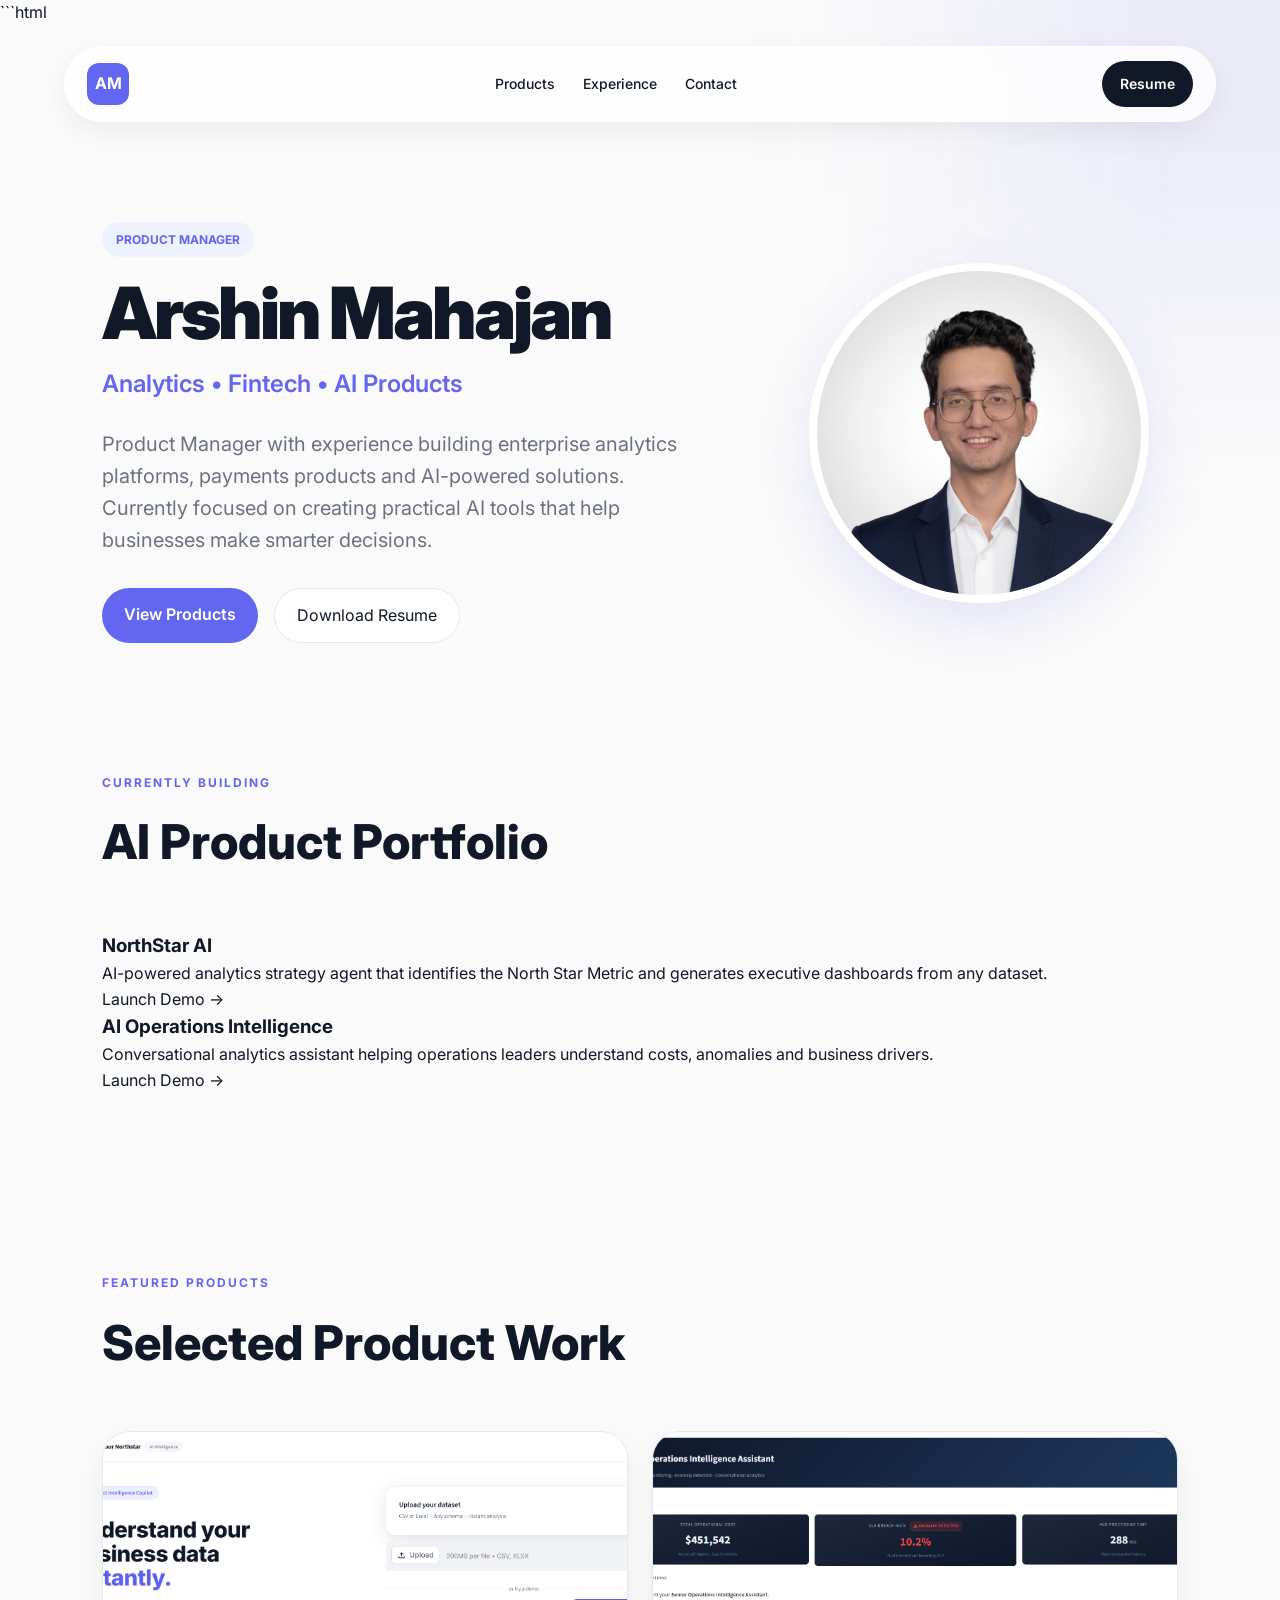
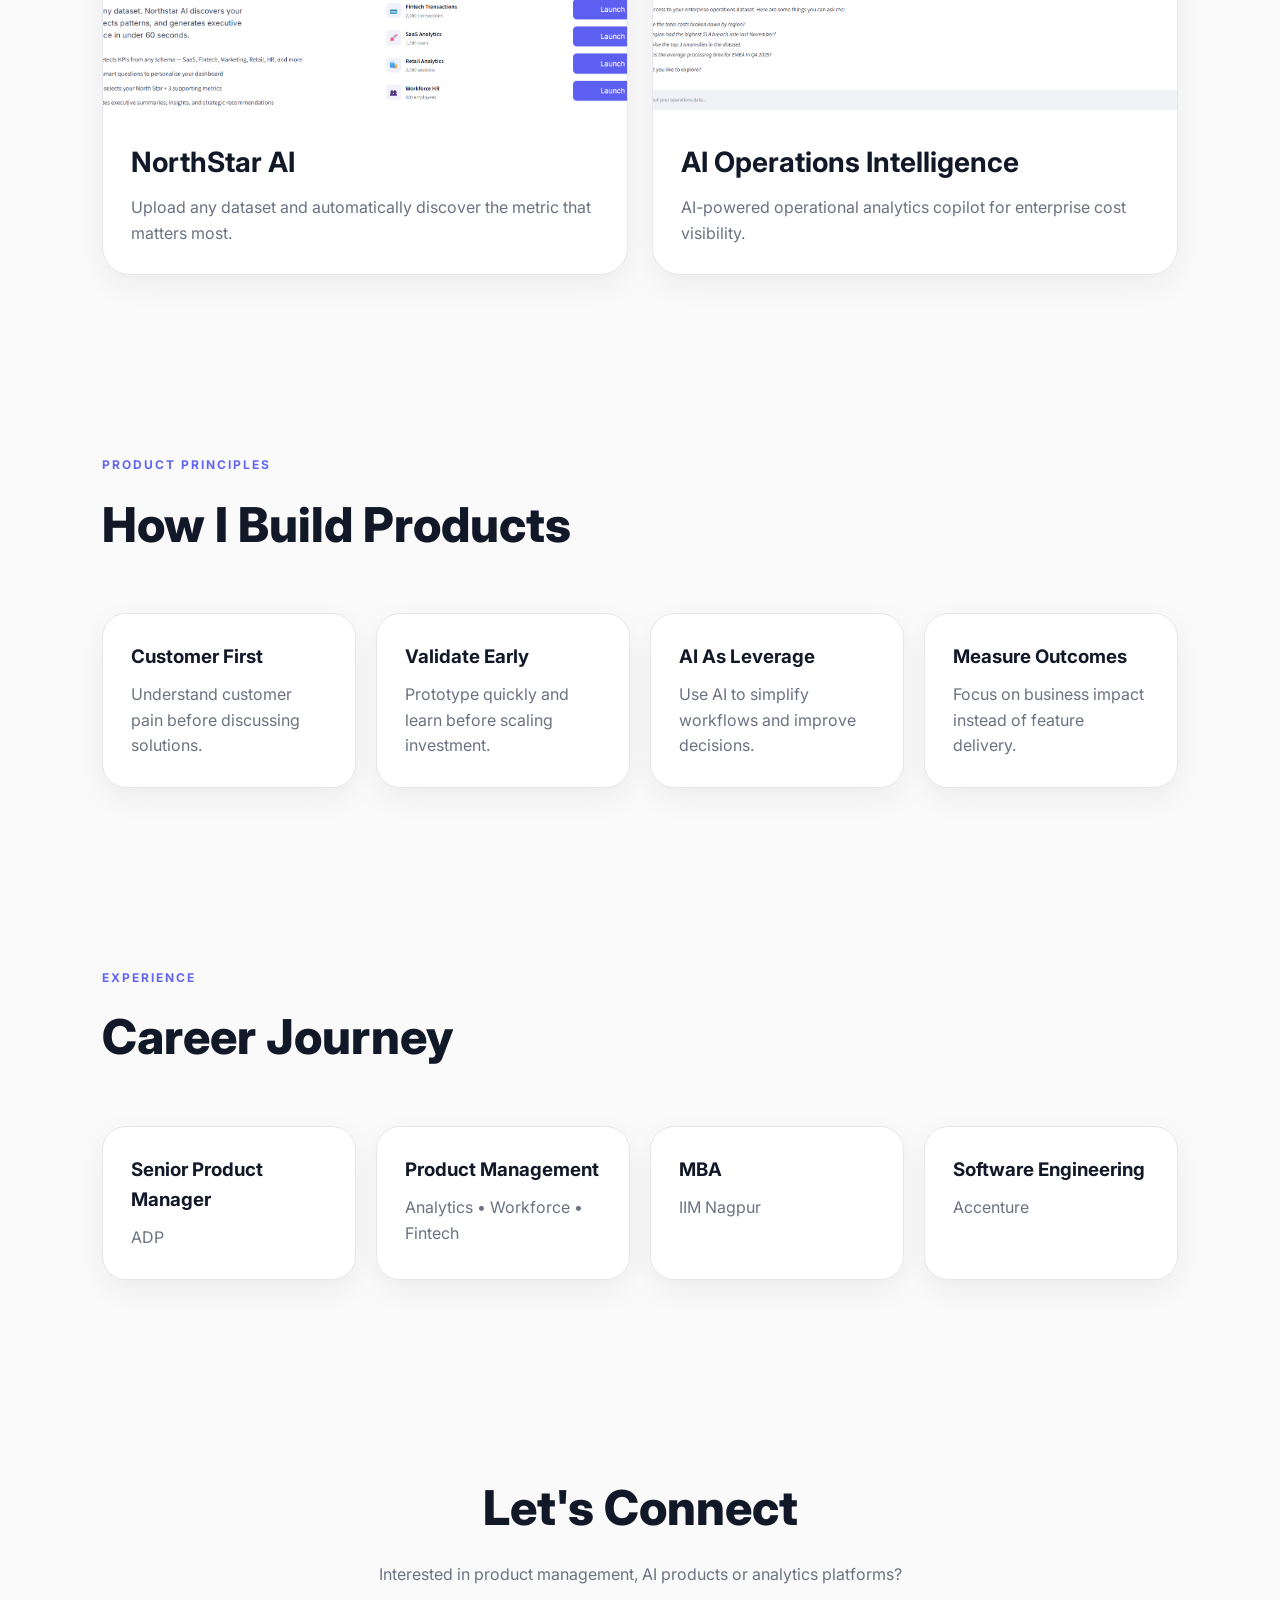
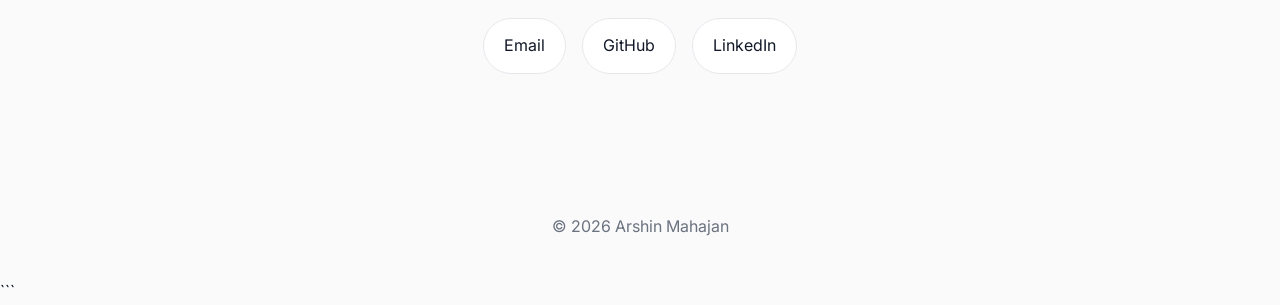
==== commit cbedc016: "Update index.html" ====
--- a/index.html
+++ b/index.html
@@ -1,3 +1,4 @@
+```html
 <!DOCTYPE html>
 <html lang="en">
 
@@ -43,25 +44,26 @@
 
 <div class="hero-text">
 
-<span class="hero-tag">
+<div class="hero-tag">
 PRODUCT MANAGER
-</span>
+</div>
 
 <h1>
 Arshin Mahajan
 </h1>
 
 <h2>
-Enterprise Analytics • Fintech • AI Products
-</h2>
-
-<p>
-
-Built products across workforce analytics,
-payments infrastructure and AI-powered decision systems.
-
-Currently building AI copilots that help leaders
-make better business decisions.
+Analytics • Fintech • AI Products
+</h2>
+
+<p>
+
+Product Manager with experience building
+enterprise analytics platforms,
+payments products and AI-powered solutions.
+
+Currently focused on creating practical AI tools
+that help businesses make smarter decisions.
 
 </p>
 
@@ -81,7 +83,64 @@
 
 <div class="hero-image">
 
-<img src="images/profile.jpg">
+<img src="images/profile.jpg" alt="Arshin Mahajan">
+
+</div>
+
+</div>
+
+</section>
+
+<section class="section">
+
+<div class="section-header">
+
+<span>CURRENTLY BUILDING</span>
+
+<h2>
+AI Product Portfolio
+</h2>
+
+</div>
+
+<div class="highlights">
+
+<div class="highlight-card">
+
+<h3>
+NorthStar AI
+</h3>
+
+<p>
+
+AI-powered analytics strategy agent that identifies
+the North Star Metric and generates executive dashboards
+from any dataset.
+
+</p>
+
+<a href="https://arshin-northstar-ai.streamlit.app/" target="_blank">
+Launch Demo →
+</a>
+
+</div>
+
+<div class="highlight-card">
+
+<h3>
+AI Operations Intelligence
+</h3>
+
+<p>
+
+Conversational analytics assistant helping operations leaders
+understand costs, anomalies and business drivers.
+
+</p>
+
+<a href="https://ai-ops-intelligence-assistant-f5bhhcylc8wq3lguenfk7i.streamlit.app/" target="_blank">
+Launch Demo →
+</a>
 
 </div>
 
@@ -115,24 +174,10 @@
 
 <p>
 
-AI-powered analytics strategy agent that discovers
-the North Star Metric and generates executive dashboards.
-
-</p>
-
-<div class="product-links">
-
-<a href="northstar.html">Case Study →</a>
-
-<a href="https://arshin-northstar-ai.streamlit.app/" target="_blank">
-Live Demo ↗
-</a>
-
-<a href="https://github.com/arshinmahajan/northstar-ai" target="_blank">
-GitHub ↗
-</a>
-
-</div>
+Upload any dataset and automatically discover
+the metric that matters most.
+
+</p>
 
 </div>
 
@@ -150,24 +195,10 @@
 
 <p>
 
-Conversational analytics assistant for operational costs,
-anomaly detection and root-cause discovery.
-
-</p>
-
-<div class="product-links">
-
-<a href="aiops.html">Case Study →</a>
-
-<a href="https://ai-ops-intelligence-assistant-f5bhhcylc8wq3lguenfk7i.streamlit.app/" target="_blank">
-Live Demo ↗
-</a>
-
-<a href="https://github.com/arshinmahajan/ai-ops-intelligence-assistant" target="_blank">
-GitHub ↗
-</a>
-
-</div>
+AI-powered operational analytics copilot
+for enterprise cost visibility.
+
+</p>
 
 </div>
 
@@ -181,10 +212,10 @@
 
 <div class="section-header">
 
-<span>PRODUCT THINKING</span>
-
-<h2>
-How I Approach Products
+<span>PRODUCT PRINCIPLES</span>
+
+<h2>
+How I Build Products
 </h2>
 
 </div>
@@ -199,8 +230,7 @@
 
 <p>
 
-Start with real customer pain points
-before discussing features.
+Understand customer pain before discussing solutions.
 
 </p>
 
@@ -209,13 +239,12 @@
 <div class="principle">
 
 <h3>
-Data Driven
-</h3>
-
-<p>
-
-Use insights and evidence to validate
-product opportunities.
+Validate Early
+</h3>
+
+<p>
+
+Prototype quickly and learn before scaling investment.
 
 </p>
 
@@ -224,13 +253,12 @@
 <div class="principle">
 
 <h3>
-Build Fast
-</h3>
-
-<p>
-
-Prototype quickly and learn before
-committing large investments.
+AI As Leverage
+</h3>
+
+<p>
+
+Use AI to simplify workflows and improve decisions.
 
 </p>
 
@@ -239,13 +267,12 @@
 <div class="principle">
 
 <h3>
-Outcome Focused
-</h3>
-
-<p>
-
-Measure success through business outcomes,
-not feature releases.
+Measure Outcomes
+</h3>
+
+<p>
+
+Focus on business impact instead of feature delivery.
 
 </p>
 
@@ -270,51 +297,23 @@
 <div class="experience-grid">
 
 <div class="experience-card">
-
-<h3>
-Senior Product Manager
-</h3>
-
-<p>
-ADP
-</p>
-
+<h3>Senior Product Manager</h3>
+<p>ADP</p>
 </div>
 
 <div class="experience-card">
-
-<h3>
-Product Management
-</h3>
-
-<p>
-Analytics • Workforce Management • Fintech
-</p>
-
+<h3>Product Management</h3>
+<p>Analytics • Workforce • Fintech</p>
 </div>
 
 <div class="experience-card">
-
-<h3>
-MBA
-</h3>
-
-<p>
-IIM Nagpur
-</p>
-
+<h3>MBA</h3>
+<p>IIM Nagpur</p>
 </div>
 
 <div class="experience-card">
-
-<h3>
-Software Engineering
-</h3>
-
-<p>
-Accenture
-</p>
-
+<h3>Software Engineering</h3>
+<p>Accenture</p>
 </div>
 
 </div>
@@ -329,8 +328,8 @@
 
 <p>
 
-Interested in Product Management,
-Analytics or AI Products?
+Interested in product management,
+AI products or analytics platforms?
 
 </p>
 
@@ -340,11 +339,11 @@
 Email
 </a>
 
-<a href="https://github.com/arshinmahajan">
+<a href="https://github.com/arshinmahajan" target="_blank">
 GitHub
 </a>
 
-<a href="https://in.linkedin.com/in/arshinmahajan">
+<a href="https://linkedin.com/in/arshinmahajan" target="_blank">
 LinkedIn
 </a>
 
@@ -361,3 +360,4 @@
 </body>
 
 </html>
+```
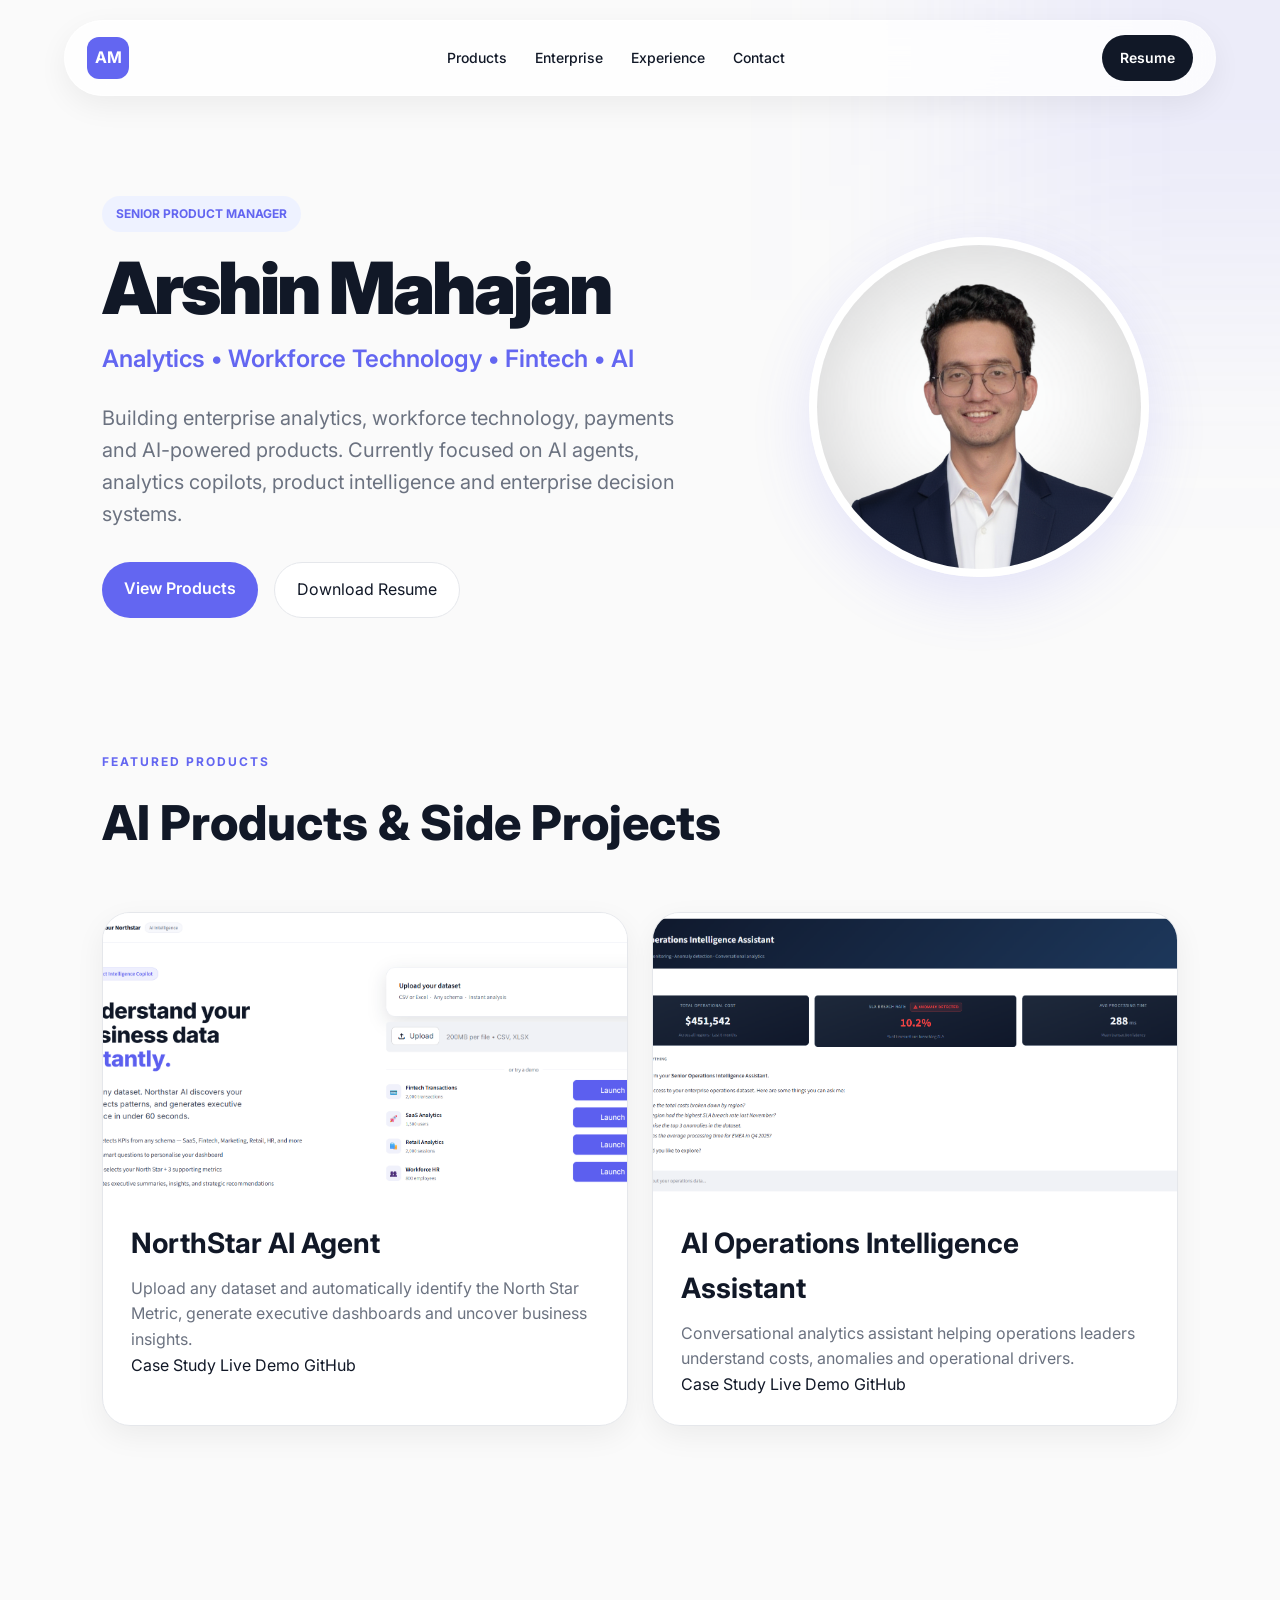
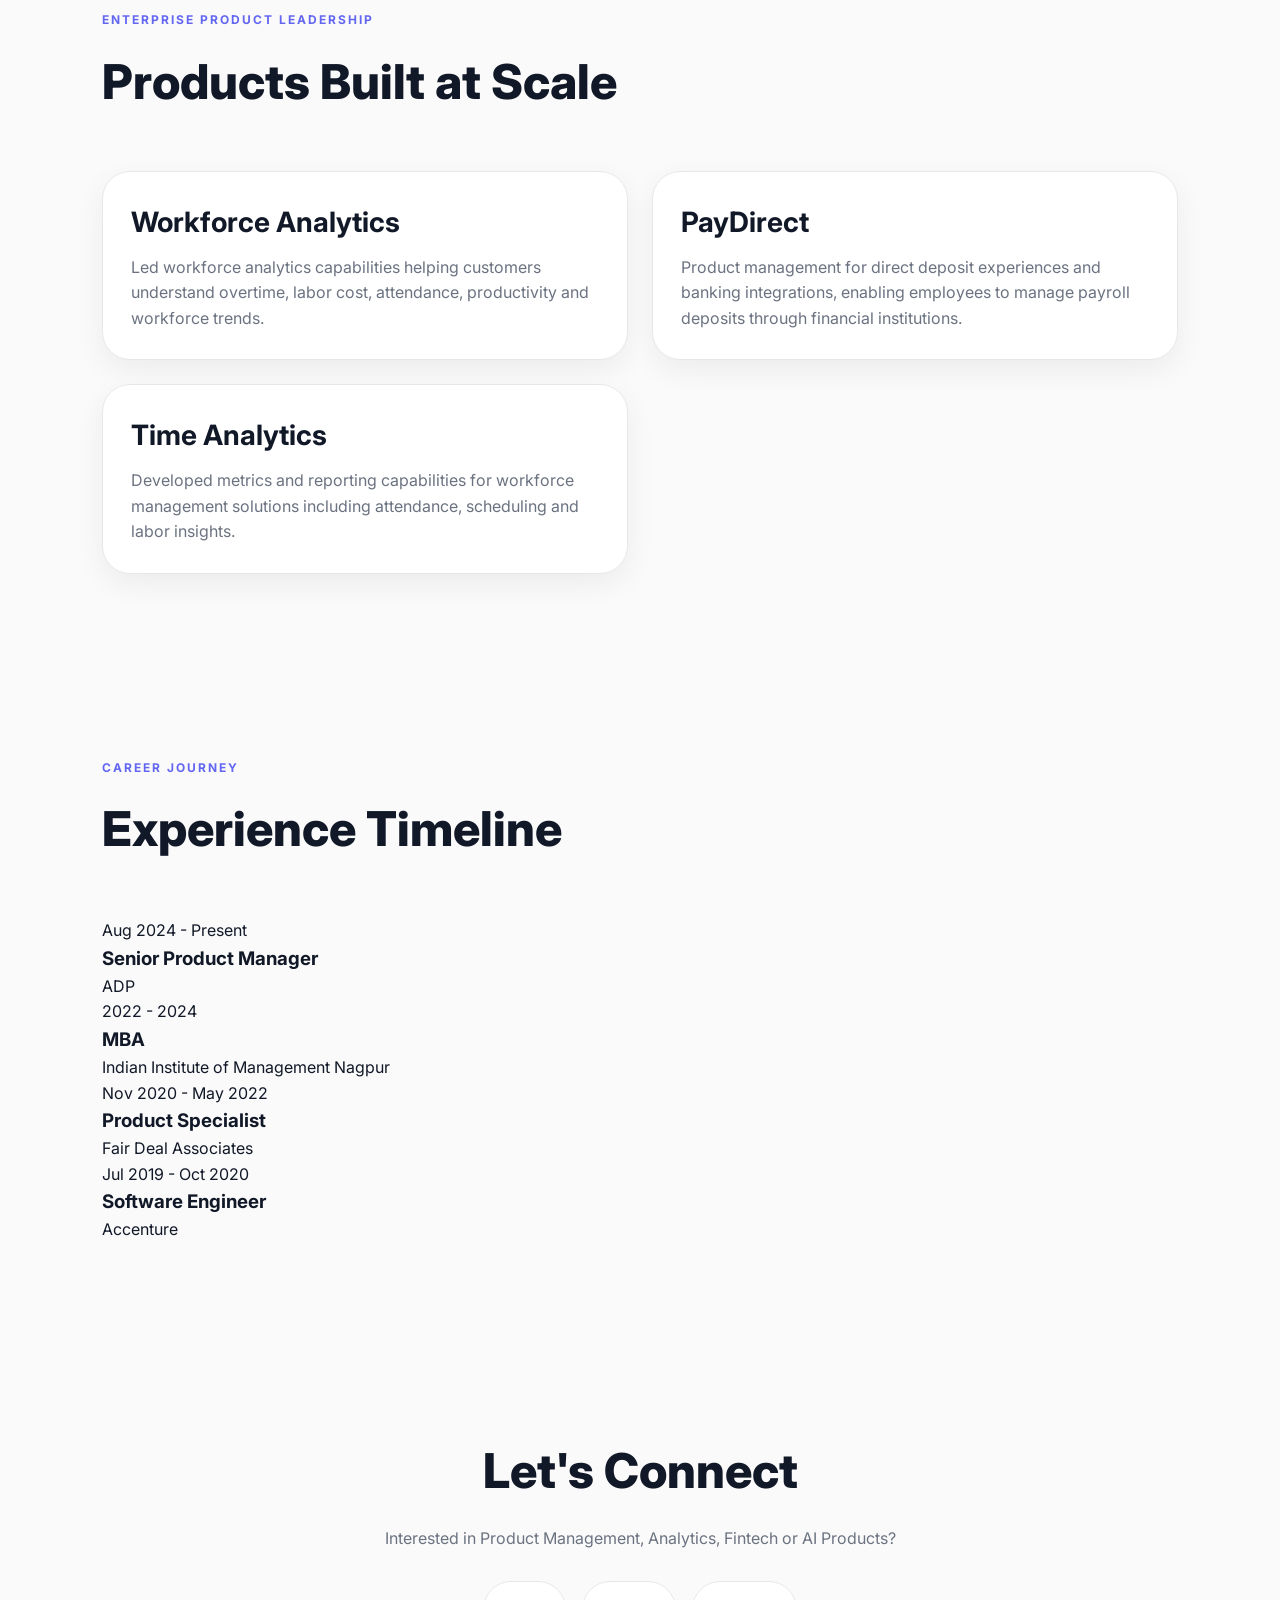
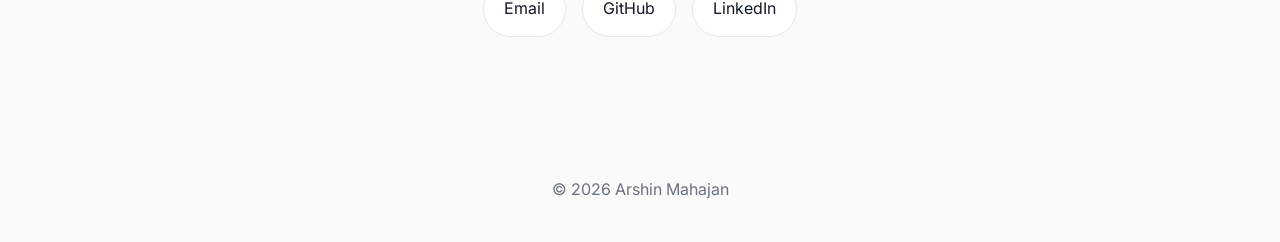
==== commit 12796b33: "Update index.html" ====
--- a/index.html
+++ b/index.html
@@ -1,4 +1,3 @@
-```html
 <!DOCTYPE html>
 <html lang="en">
 
@@ -7,7 +6,7 @@
 <meta charset="UTF-8">
 <meta name="viewport" content="width=device-width, initial-scale=1.0">
 
-<title>Arshin Mahajan | Product Manager</title>
+<title>Arshin Mahajan | Senior Product Manager</title>
 
 <link rel="preconnect" href="https://fonts.googleapis.com">
 <link rel="preconnect" href="https://fonts.gstatic.com" crossorigin>
@@ -28,6 +27,7 @@
 
 <div class="nav-links">
 <a href="#products">Products</a>
+<a href="#enterprise">Enterprise</a>
 <a href="#experience">Experience</a>
 <a href="#contact">Contact</a>
 </div>
@@ -44,26 +44,25 @@
 
 <div class="hero-text">
 
-<div class="hero-tag">
-PRODUCT MANAGER
-</div>
+<span class="hero-tag">
+SENIOR PRODUCT MANAGER
+</span>
 
 <h1>
 Arshin Mahajan
 </h1>
 
 <h2>
-Analytics • Fintech • AI Products
+Analytics • Workforce Technology • Fintech • AI
 </h2>
 
 <p>
 
-Product Manager with experience building
-enterprise analytics platforms,
-payments products and AI-powered solutions.
-
-Currently focused on creating practical AI tools
-that help businesses make smarter decisions.
+Building enterprise analytics, workforce technology,
+payments and AI-powered products.
+
+Currently focused on AI agents, analytics copilots,
+product intelligence and enterprise decision systems.
 
 </p>
 
@@ -91,56 +90,93 @@
 
 </section>
 
-<section class="section">
+<section id="products" class="section">
 
 <div class="section-header">
 
-<span>CURRENTLY BUILDING</span>
+<span>FEATURED PRODUCTS</span>
 
 <h2>
-AI Product Portfolio
+AI Products & Side Projects
 </h2>
 
 </div>
 
-<div class="highlights">
-
-<div class="highlight-card">
-
-<h3>
-NorthStar AI
-</h3>
-
-<p>
-
-AI-powered analytics strategy agent that identifies
-the North Star Metric and generates executive dashboards
-from any dataset.
-
-</p>
+<div class="products-grid">
+
+<div class="product-card">
+
+<img src="images/northstar-cover.png" alt="NorthStar AI Agent">
+
+<div class="product-info">
+
+<h3>
+NorthStar AI Agent
+</h3>
+
+<p>
+
+Upload any dataset and automatically identify
+the North Star Metric, generate executive dashboards
+and uncover business insights.
+
+</p>
+
+<div class="product-actions">
+
+<a href="northstar.html">
+Case Study
+</a>
 
 <a href="https://arshin-northstar-ai.streamlit.app/" target="_blank">
-Launch Demo →
-</a>
-
-</div>
-
-<div class="highlight-card">
-
-<h3>
-AI Operations Intelligence
-</h3>
-
-<p>
-
-Conversational analytics assistant helping operations leaders
-understand costs, anomalies and business drivers.
-
-</p>
+Live Demo
+</a>
+
+<a href="https://github.com/arshinmahajan/northstar-ai" target="_blank">
+GitHub
+</a>
+
+</div>
+
+</div>
+
+</div>
+
+<div class="product-card">
+
+<img src="images/aiops-cover.png" alt="AI Operations Intelligence">
+
+<div class="product-info">
+
+<h3>
+AI Operations Intelligence Assistant
+</h3>
+
+<p>
+
+Conversational analytics assistant helping
+operations leaders understand costs,
+anomalies and operational drivers.
+
+</p>
+
+<div class="product-actions">
+
+<a href="aiops.html">
+Case Study
+</a>
 
 <a href="https://ai-ops-intelligence-assistant-f5bhhcylc8wq3lguenfk7i.streamlit.app/" target="_blank">
-Launch Demo →
-</a>
+Live Demo
+</a>
+
+<a href="https://github.com/arshinmahajan/ai-ops-intelligence-assistant" target="_blank">
+GitHub
+</a>
+
+</div>
+
+</div>
 
 </div>
 
@@ -148,172 +184,177 @@
 
 </section>
 
-<section id="products" class="section">
+<section id="enterprise" class="section">
 
 <div class="section-header">
 
-<span>FEATURED PRODUCTS</span>
+<span>ENTERPRISE PRODUCT LEADERSHIP</span>
 
 <h2>
-Selected Product Work
+Products Built at Scale
 </h2>
 
 </div>
 
 <div class="products-grid">
 
-<a href="northstar.html" class="product-card">
-
-<img src="images/northstar-cover.png">
+<div class="product-card">
 
 <div class="product-info">
 
 <h3>
-NorthStar AI
-</h3>
-
-<p>
-
-Upload any dataset and automatically discover
-the metric that matters most.
-
-</p>
-
-</div>
-
-</a>
-
-<a href="aiops.html" class="product-card">
-
-<img src="images/aiops-cover.png">
+Workforce Analytics
+</h3>
+
+<p>
+
+Led workforce analytics capabilities helping
+customers understand overtime, labor cost,
+attendance, productivity and workforce trends.
+
+</p>
+
+</div>
+
+</div>
+
+<div class="product-card">
 
 <div class="product-info">
 
 <h3>
-AI Operations Intelligence
-</h3>
-
-<p>
-
-AI-powered operational analytics copilot
-for enterprise cost visibility.
-
-</p>
-
-</div>
-
-</a>
+PayDirect
+</h3>
+
+<p>
+
+Product management for direct deposit
+experiences and banking integrations,
+enabling employees to manage payroll
+deposits through financial institutions.
+
+</p>
+
+</div>
+
+</div>
+
+<div class="product-card">
+
+<div class="product-info">
+
+<h3>
+Time Analytics
+</h3>
+
+<p>
+
+Developed metrics and reporting capabilities
+for workforce management solutions including
+attendance, scheduling and labor insights.
+
+</p>
+
+</div>
+
+</div>
 
 </div>
 
 </section>
 
-<section class="section">
+<section id="experience" class="section">
 
 <div class="section-header">
 
-<span>PRODUCT PRINCIPLES</span>
+<span>CAREER JOURNEY</span>
 
 <h2>
-How I Build Products
+Experience Timeline
 </h2>
 
 </div>
 
-<div class="principles">
-
-<div class="principle">
-
-<h3>
-Customer First
-</h3>
-
-<p>
-
-Understand customer pain before discussing solutions.
-
-</p>
-
-</div>
-
-<div class="principle">
-
-<h3>
-Validate Early
-</h3>
-
-<p>
-
-Prototype quickly and learn before scaling investment.
-
-</p>
-
-</div>
-
-<div class="principle">
-
-<h3>
-AI As Leverage
-</h3>
-
-<p>
-
-Use AI to simplify workflows and improve decisions.
-
-</p>
-
-</div>
-
-<div class="principle">
-
-<h3>
-Measure Outcomes
-</h3>
-
-<p>
-
-Focus on business impact instead of feature delivery.
-
-</p>
-
-</div>
-
-</div>
-
-</section>
-
-<section id="experience" class="section">
-
-<div class="section-header">
-
-<span>EXPERIENCE</span>
-
-<h2>
-Career Journey
-</h2>
-
-</div>
-
-<div class="experience-grid">
-
-<div class="experience-card">
-<h3>Senior Product Manager</h3>
-<p>ADP</p>
-</div>
-
-<div class="experience-card">
-<h3>Product Management</h3>
-<p>Analytics • Workforce • Fintech</p>
-</div>
-
-<div class="experience-card">
-<h3>MBA</h3>
-<p>IIM Nagpur</p>
-</div>
-
-<div class="experience-card">
-<h3>Software Engineering</h3>
-<p>Accenture</p>
+<div class="timeline">
+
+<div class="timeline-item">
+
+<div class="timeline-date">
+Aug 2024 - Present
+</div>
+
+<div class="timeline-content">
+
+<h3>
+Senior Product Manager
+</h3>
+
+<p>
+ADP
+</p>
+
+</div>
+
+</div>
+
+<div class="timeline-item">
+
+<div class="timeline-date">
+2022 - 2024
+</div>
+
+<div class="timeline-content">
+
+<h3>
+MBA
+</h3>
+
+<p>
+Indian Institute of Management Nagpur
+</p>
+
+</div>
+
+</div>
+
+<div class="timeline-item">
+
+<div class="timeline-date">
+Nov 2020 - May 2022
+</div>
+
+<div class="timeline-content">
+
+<h3>
+Product Specialist
+</h3>
+
+<p>
+Fair Deal Associates
+</p>
+
+</div>
+
+</div>
+
+<div class="timeline-item">
+
+<div class="timeline-date">
+Jul 2019 - Oct 2020
+</div>
+
+<div class="timeline-content">
+
+<h3>
+Software Engineer
+</h3>
+
+<p>
+Accenture
+</p>
+
+</div>
+
 </div>
 
 </div>
@@ -328,8 +369,8 @@
 
 <p>
 
-Interested in product management,
-AI products or analytics platforms?
+Interested in Product Management,
+Analytics, Fintech or AI Products?
 
 </p>
 
@@ -360,4 +401,3 @@
 </body>
 
 </html>
-```
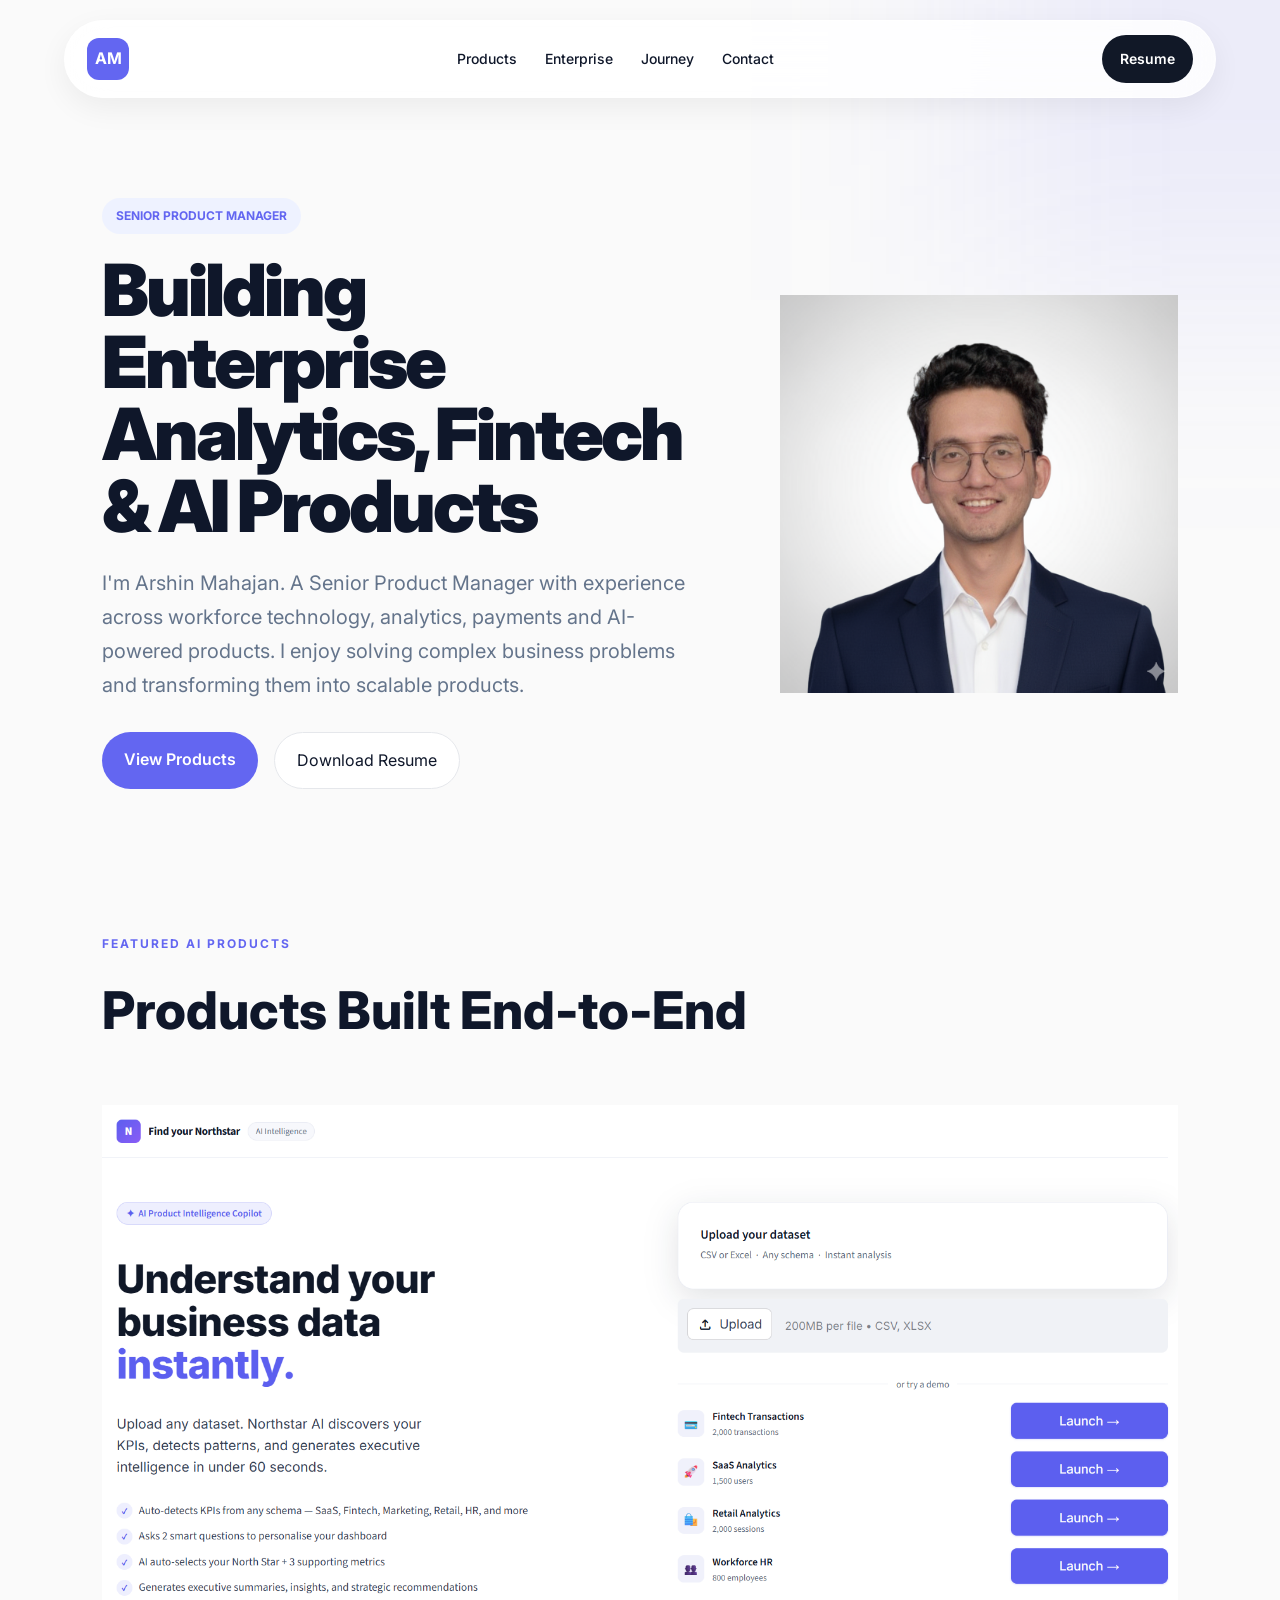
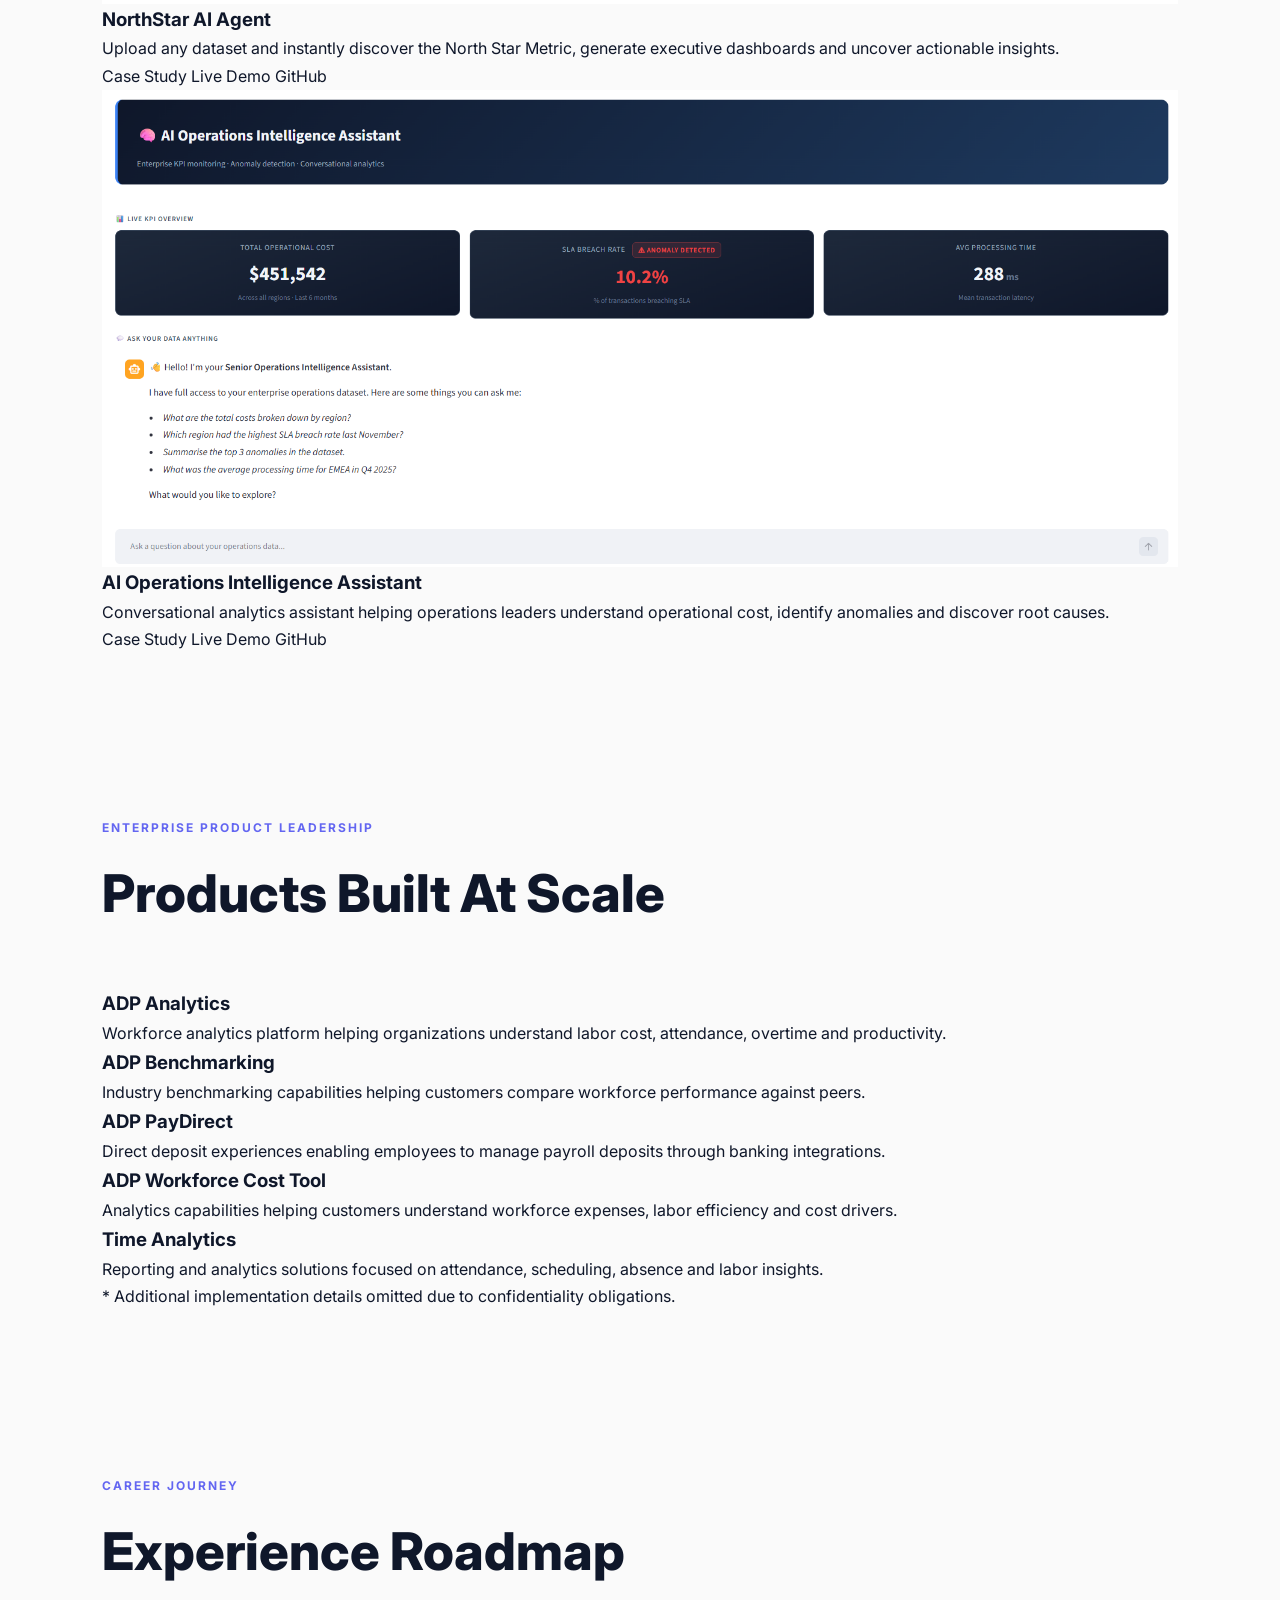
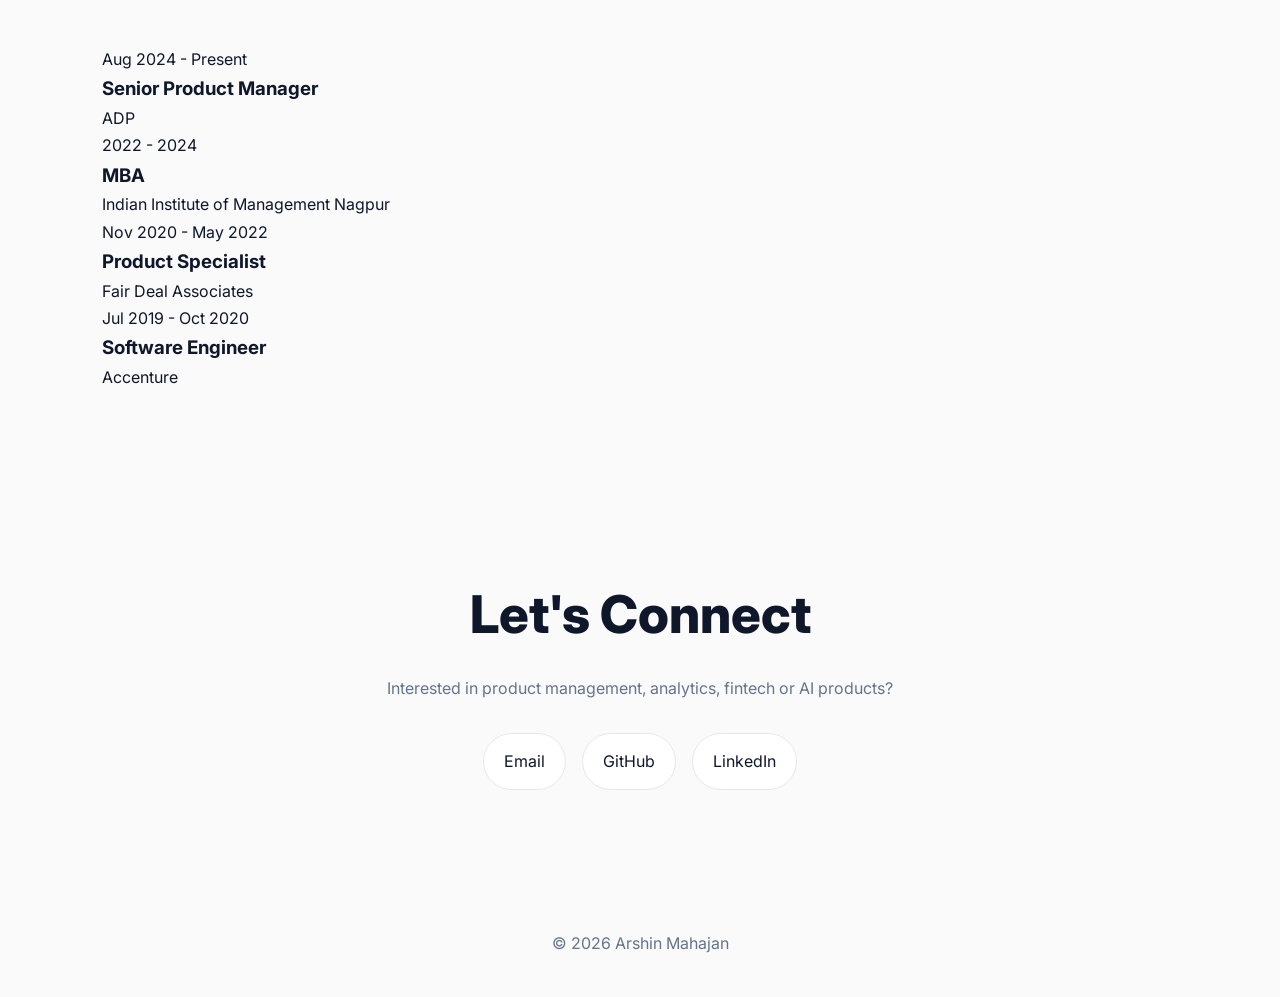
==== commit 7a1480a1: "Update index.html" ====
--- a/index.html
+++ b/index.html
@@ -6,9 +6,12 @@
 <meta charset="UTF-8">
 <meta name="viewport" content="width=device-width, initial-scale=1.0">
 
-<title>Arshin Mahajan | Senior Product Manager</title>
+<title>
+Arshin Mahajan | Senior Product Manager
+</title>
 
 <link rel="preconnect" href="https://fonts.googleapis.com">
+
 <link rel="preconnect" href="https://fonts.gstatic.com" crossorigin>
 
 <link href="https://fonts.googleapis.com/css2?family=Inter:wght@300;400;500;600;700;800;900&display=swap" rel="stylesheet">
@@ -26,10 +29,23 @@
 </div>
 
 <div class="nav-links">
-<a href="#products">Products</a>
-<a href="#enterprise">Enterprise</a>
-<a href="#experience">Experience</a>
-<a href="#contact">Contact</a>
+
+<a href="#products">
+Products
+</a>
+
+<a href="#enterprise">
+Enterprise
+</a>
+
+<a href="#timeline">
+Journey
+</a>
+
+<a href="#contact">
+Contact
+</a>
+
 </div>
 
 <a href="resume.pdf" class="resume-btn">
@@ -42,27 +58,29 @@
 
 <div class="hero-content">
 
-<div class="hero-text">
+<div class="hero-left">
 
 <span class="hero-tag">
 SENIOR PRODUCT MANAGER
 </span>
 
 <h1>
-Arshin Mahajan
+
+Building Enterprise Analytics,
+Fintech & AI Products
+
 </h1>
 
-<h2>
-Analytics • Workforce Technology • Fintech • AI
-</h2>
-
-<p>
-
-Building enterprise analytics, workforce technology,
+<p>
+
+I'm Arshin Mahajan.
+
+A Senior Product Manager with experience
+across workforce technology, analytics,
 payments and AI-powered products.
 
-Currently focused on AI agents, analytics copilots,
-product intelligence and enterprise decision systems.
+I enjoy solving complex business problems
+and transforming them into scalable products.
 
 </p>
 
@@ -80,7 +98,7 @@
 
 </div>
 
-<div class="hero-image">
+<div class="hero-right">
 
 <img src="images/profile.jpg" alt="Arshin Mahajan">
 
@@ -94,21 +112,25 @@
 
 <div class="section-header">
 
-<span>FEATURED PRODUCTS</span>
+<span>
+FEATURED AI PRODUCTS
+</span>
 
 <h2>
-AI Products & Side Projects
+Products Built End-to-End
 </h2>
 
 </div>
 
-<div class="products-grid">
-
-<div class="product-card">
-
-<img src="images/northstar-cover.png" alt="NorthStar AI Agent">
-
-<div class="product-info">
+<div class="featured-product">
+
+<div class="featured-image">
+
+<img src="images/northstar-cover.png">
+
+</div>
+
+<div class="featured-content">
 
 <h3>
 NorthStar AI Agent
@@ -116,13 +138,13 @@
 
 <p>
 
-Upload any dataset and automatically identify
-the North Star Metric, generate executive dashboards
-and uncover business insights.
-
-</p>
-
-<div class="product-actions">
+Upload any dataset and instantly discover
+the North Star Metric, generate executive
+dashboards and uncover actionable insights.
+
+</p>
+
+<div class="product-buttons">
 
 <a href="northstar.html">
 Case Study
@@ -142,11 +164,15 @@
 
 </div>
 
-<div class="product-card">
-
-<img src="images/aiops-cover.png" alt="AI Operations Intelligence">
-
-<div class="product-info">
+<div class="featured-product reverse">
+
+<div class="featured-image">
+
+<img src="images/aiops-cover.png">
+
+</div>
+
+<div class="featured-content">
 
 <h3>
 AI Operations Intelligence Assistant
@@ -155,12 +181,12 @@
 <p>
 
 Conversational analytics assistant helping
-operations leaders understand costs,
-anomalies and operational drivers.
-
-</p>
-
-<div class="product-actions">
+operations leaders understand operational cost,
+identify anomalies and discover root causes.
+
+</p>
+
+<div class="product-buttons">
 
 <a href="aiops.html">
 Case Study
@@ -180,68 +206,89 @@
 
 </div>
 
-</div>
-
 </section>
 
 <section id="enterprise" class="section">
 
 <div class="section-header">
 
-<span>ENTERPRISE PRODUCT LEADERSHIP</span>
+<span>
+ENTERPRISE PRODUCT LEADERSHIP
+</span>
 
 <h2>
-Products Built at Scale
+Products Built At Scale
 </h2>
 
 </div>
 
-<div class="products-grid">
-
-<div class="product-card">
-
-<div class="product-info">
-
-<h3>
-Workforce Analytics
-</h3>
-
-<p>
-
-Led workforce analytics capabilities helping
-customers understand overtime, labor cost,
-attendance, productivity and workforce trends.
-
-</p>
-
-</div>
-
-</div>
-
-<div class="product-card">
-
-<div class="product-info">
-
-<h3>
-PayDirect
-</h3>
-
-<p>
-
-Product management for direct deposit
-experiences and banking integrations,
-enabling employees to manage payroll
-deposits through financial institutions.
-
-</p>
-
-</div>
-
-</div>
-
-<div class="product-card">
-
-<div class="product-info">
+<div class="enterprise-grid">
+
+<div class="enterprise-card">
+
+<h3>
+ADP Analytics
+</h3>
+
+<p>
+
+Workforce analytics platform helping
+organizations understand labor cost,
+attendance, overtime and productivity.
+
+</p>
+
+</div>
+
+<div class="enterprise-card">
+
+<h3>
+ADP Benchmarking
+</h3>
+
+<p>
+
+Industry benchmarking capabilities helping
+customers compare workforce performance
+against peers.
+
+</p>
+
+</div>
+
+<div class="enterprise-card">
+
+<h3>
+ADP PayDirect
+</h3>
+
+<p>
+
+Direct deposit experiences enabling
+employees to manage payroll deposits
+through banking integrations.
+
+</p>
+
+</div>
+
+<div class="enterprise-card">
+
+<h3>
+ADP Workforce Cost Tool
+</h3>
+
+<p>
+
+Analytics capabilities helping customers
+understand workforce expenses,
+labor efficiency and cost drivers.
+
+</p>
+
+</div>
+
+<div class="enterprise-card">
 
 <h3>
 Time Analytics
@@ -249,41 +296,49 @@
 
 <p>
 
-Developed metrics and reporting capabilities
-for workforce management solutions including
-attendance, scheduling and labor insights.
-
-</p>
-
-</div>
-
-</div>
+Reporting and analytics solutions
+focused on attendance, scheduling,
+absence and labor insights.
+
+</p>
+
+</div>
+
+</div>
+
+<div class="confidential-note">
+
+* Additional implementation details omitted due to confidentiality obligations.
 
 </div>
 
 </section>
 
-<section id="experience" class="section">
+<section id="timeline" class="section">
 
 <div class="section-header">
 
-<span>CAREER JOURNEY</span>
+<span>
+CAREER JOURNEY
+</span>
 
 <h2>
-Experience Timeline
+Experience Roadmap
 </h2>
 
 </div>
 
-<div class="timeline">
-
-<div class="timeline-item">
-
-<div class="timeline-date">
+<div class="roadmap">
+
+<div class="roadmap-item">
+
+<div class="roadmap-dot"></div>
+
+<div class="roadmap-content">
+
+<span>
 Aug 2024 - Present
-</div>
-
-<div class="timeline-content">
+</span>
 
 <h3>
 Senior Product Manager
@@ -297,13 +352,15 @@
 
 </div>
 
-<div class="timeline-item">
-
-<div class="timeline-date">
+<div class="roadmap-item">
+
+<div class="roadmap-dot"></div>
+
+<div class="roadmap-content">
+
+<span>
 2022 - 2024
-</div>
-
-<div class="timeline-content">
+</span>
 
 <h3>
 MBA
@@ -317,13 +374,15 @@
 
 </div>
 
-<div class="timeline-item">
-
-<div class="timeline-date">
+<div class="roadmap-item">
+
+<div class="roadmap-dot"></div>
+
+<div class="roadmap-content">
+
+<span>
 Nov 2020 - May 2022
-</div>
-
-<div class="timeline-content">
+</span>
 
 <h3>
 Product Specialist
@@ -337,13 +396,15 @@
 
 </div>
 
-<div class="timeline-item">
-
-<div class="timeline-date">
+<div class="roadmap-item">
+
+<div class="roadmap-dot"></div>
+
+<div class="roadmap-content">
+
+<span>
 Jul 2019 - Oct 2020
-</div>
-
-<div class="timeline-content">
+</span>
 
 <h3>
 Software Engineer
@@ -369,8 +430,8 @@
 
 <p>
 
-Interested in Product Management,
-Analytics, Fintech or AI Products?
+Interested in product management,
+analytics, fintech or AI products?
 
 </p>
 
@@ -380,11 +441,11 @@
 Email
 </a>
 
-<a href="https://github.com/arshinmahajan" target="_blank">
+<a href="https://github.com/arshinmahajan">
 GitHub
 </a>
 
-<a href="https://linkedin.com/in/arshinmahajan" target="_blank">
+<a href="https://linkedin.com/in/arshinmahajan">
 LinkedIn
 </a>
 
--- a/style.css
+++ b/style.css
@@ -1,8 +1,8 @@
 :root{
 --bg:#fafafa;
 --surface:#ffffff;
---text:#111827;
---muted:#6b7280;
+--text:#0f172a;
+--muted:#64748b;
 --border:#e5e7eb;
 --accent:#6366f1;
 --shadow:0 10px 30px rgba(0,0,0,.06);
@@ -22,7 +22,7 @@
 font-family:'Inter',sans-serif;
 background:var(--bg);
 color:var(--text);
-line-height:1.6;
+line-height:1.7;
 overflow-x:hidden;
 }
 
@@ -48,16 +48,11 @@
 color:inherit;
 }
 
-.section{
-padding:90px 8%;
-max-width:1400px;
-margin:auto;
-}
+/* ---------------- NAVBAR ---------------- */
 
 .navbar{
 position:sticky;
 top:20px;
-z-index:100;
 
 width:90%;
 max-width:1200px;
@@ -70,14 +65,17 @@
 
 padding:14px 22px;
 
-background:rgba(255,255,255,.8);
+background:rgba(255,255,255,.85);
+
 backdrop-filter:blur(20px);
 
-border:1px solid rgba(255,255,255,.5);
-
-border-radius:999px;
+border-radius:999px;
+
+border:1px solid rgba(255,255,255,.7);
 
 box-shadow:var(--shadow);
+
+z-index:999;
 }
 
 .logo{
@@ -89,8 +87,8 @@
 color:white;
 
 display:flex;
+justify-content:center;
 align-items:center;
-justify-content:center;
 
 font-weight:700;
 
@@ -110,16 +108,21 @@
 .resume-btn{
 background:#111827;
 color:white;
+
 padding:12px 18px;
-border-radius:999px;
+
+border-radius:999px;
+
 font-size:14px;
 font-weight:600;
 }
 
+/* ---------------- HERO ---------------- */
+
 .hero{
-padding:80px 8% 40px;
-max-width:1400px;
+max-width:1300px;
 margin:auto;
+padding:80px 8% 60px;
 }
 
 .hero-content{
@@ -135,6 +138,7 @@
 padding:8px 14px;
 
 background:#eef2ff;
+
 color:var(--accent);
 
 font-size:12px;
@@ -145,30 +149,30 @@
 
 .hero h1{
 font-size:72px;
+line-height:1;
 font-weight:900;
-line-height:1;
 letter-spacing:-3px;
 margin-top:20px;
 }
 
 .hero h2{
-font-size:24px;
+font-size:26px;
+margin-top:18px;
 font-weight:600;
 color:var(--accent);
-margin-top:16px;
 }
 
 .hero p{
 margin-top:24px;
+max-width:650px;
 font-size:20px;
-max-width:700px;
 color:var(--muted);
 }
 
 .hero-buttons{
 display:flex;
 gap:16px;
-margin-top:32px;
+margin-top:30px;
 }
 
 .primary-btn{
@@ -180,10 +184,10 @@
 }
 
 .secondary-btn{
+background:white;
+border:1px solid var(--border);
 padding:14px 22px;
 border-radius:999px;
-border:1px solid var(--border);
-background:white;
 }
 
 .hero-image{
@@ -192,8 +196,8 @@
 }
 
 .hero-image img{
-width:340px;
-height:340px;
+width:280px;
+height:280px;
 
 object-fit:cover;
 
@@ -205,22 +209,32 @@
 0 20px 60px rgba(99,102,241,.15);
 }
 
+/* ---------------- GENERAL SECTIONS ---------------- */
+
+.section{
+max-width:1300px;
+margin:auto;
+padding:80px 8%;
+}
+
 .section-header{
 margin-bottom:50px;
 }
 
 .section-header span{
 font-size:12px;
+font-weight:700;
 letter-spacing:2px;
-font-weight:700;
 color:var(--accent);
 }
 
 .section-header h2{
-font-size:48px;
-margin-top:12px;
+margin-top:10px;
+font-size:52px;
 font-weight:800;
 }
+
+/* ---------------- PRODUCTS ---------------- */
 
 .products-grid{
 display:grid;
@@ -230,19 +244,24 @@
 
 .product-card{
 background:white;
+
+border:1px solid var(--border);
+
 border-radius:28px;
+
 overflow:hidden;
-border:1px solid var(--border);
+
 box-shadow:var(--shadow);
+
 transition:.3s;
 }
 
 .product-card:hover{
-transform:translateY(-8px);
+transform:translateY(-6px);
 }
 
 .product-card img{
-height:280px;
+height:260px;
 width:100%;
 object-fit:cover;
 }
@@ -252,71 +271,109 @@
 }
 
 .product-info h3{
-font-size:28px;
-margin-bottom:10px;
+font-size:32px;
+margin-bottom:12px;
 }
 
 .product-info p{
 color:var(--muted);
 }
 
-.product-links{
-margin-top:20px;
+.product-actions{
+display:flex;
+gap:10px;
+margin-top:24px;
+flex-wrap:wrap;
+}
+
+.product-actions a{
+padding:10px 14px;
+
+background:#eef2ff;
+
 color:var(--accent);
-font-weight:700;
-}
-
-.principles{
+
+font-size:13px;
+font-weight:600;
+
+border-radius:999px;
+}
+
+/* ---------------- TIMELINE ---------------- */
+
+.timeline{
+max-width:900px;
+margin:auto;
+position:relative;
+}
+
+.timeline::before{
+content:'';
+position:absolute;
+left:140px;
+top:0;
+bottom:0;
+width:2px;
+background:#e5e7eb;
+}
+
+.timeline-item{
 display:grid;
-grid-template-columns:repeat(4,1fr);
-gap:20px;
-}
-
-.principle{
+grid-template-columns:140px 1fr;
+gap:40px;
+
+margin-bottom:50px;
+
+position:relative;
+}
+
+.timeline-item::before{
+content:'';
+
+position:absolute;
+
+left:134px;
+top:8px;
+
+width:14px;
+height:14px;
+
+background:var(--accent);
+
+border-radius:50%;
+}
+
+.timeline-date{
+font-size:14px;
+font-weight:600;
+color:var(--muted);
+}
+
+.timeline-content{
 background:white;
-padding:28px;
-border-radius:24px;
+
+padding:24px;
+
+border-radius:20px;
+
 border:1px solid var(--border);
+
 box-shadow:var(--shadow);
 }
 
-.principle h3{
-margin-bottom:10px;
-}
-
-.principle p{
-color:var(--muted);
-}
-
-.experience-grid{
-display:grid;
-grid-template-columns:repeat(4,1fr);
-gap:20px;
-}
-
-.experience-card{
-background:white;
-padding:28px;
-border-radius:24px;
-border:1px solid var(--border);
-box-shadow:var(--shadow);
-}
-
-.experience-card h3{
-margin-bottom:10px;
-}
-
-.experience-card p{
-color:var(--muted);
-}
+.timeline-content h3{
+margin-bottom:6px;
+}
+
+/* ---------------- CONTACT ---------------- */
 
 .contact{
+text-align:center;
 padding:100px 8%;
-text-align:center;
 }
 
 .contact h2{
-font-size:48px;
+font-size:52px;
 font-weight:800;
 }
 
@@ -333,10 +390,13 @@
 }
 
 .contact-buttons a{
+background:white;
+
 padding:14px 20px;
-background:white;
+
+border-radius:999px;
+
 border:1px solid var(--border);
-border-radius:999px;
 }
 
 footer{
@@ -345,20 +405,11 @@
 color:var(--muted);
 }
 
-/* MOBILE */
-
-@media (max-width: 768px){
+/* ---------------- MOBILE ---------------- */
+
+@media(max-width:768px){
 
 .navbar{
-width:95%;
-padding:12px 16px;
-}
-
-.nav-links{
-display:none;
-}
-
-.resume-btn{
 display:none;
 }
 
@@ -378,27 +429,25 @@
 }
 
 .hero-image img{
-width:220px;
-height:220px;
+width:160px;
+height:160px;
 }
 
 .hero h1{
-font-size:44px;
+font-size:48px;
 letter-spacing:-1px;
 }
 
 .hero h2{
+font-size:20px;
+}
+
+.hero p{
 font-size:18px;
-}
-
-.hero p{
-font-size:17px;
-margin:auto;
 }
 
 .hero-buttons{
 flex-direction:column;
-width:100%;
 }
 
 .primary-btn,
@@ -412,7 +461,7 @@
 }
 
 .section-header h2{
-font-size:34px;
+font-size:38px;
 }
 
 .products-grid{
@@ -423,16 +472,25 @@
 height:220px;
 }
 
-.principles{
+.timeline::before{
+display:none;
+}
+
+.timeline-item{
 grid-template-columns:1fr;
-}
-
-.experience-grid{
-grid-template-columns:1fr;
+gap:10px;
+}
+
+.timeline-item::before{
+display:none;
+}
+
+.timeline-date{
+font-size:13px;
 }
 
 .contact h2{
-font-size:34px;
+font-size:36px;
 }
 
 .contact-buttons{
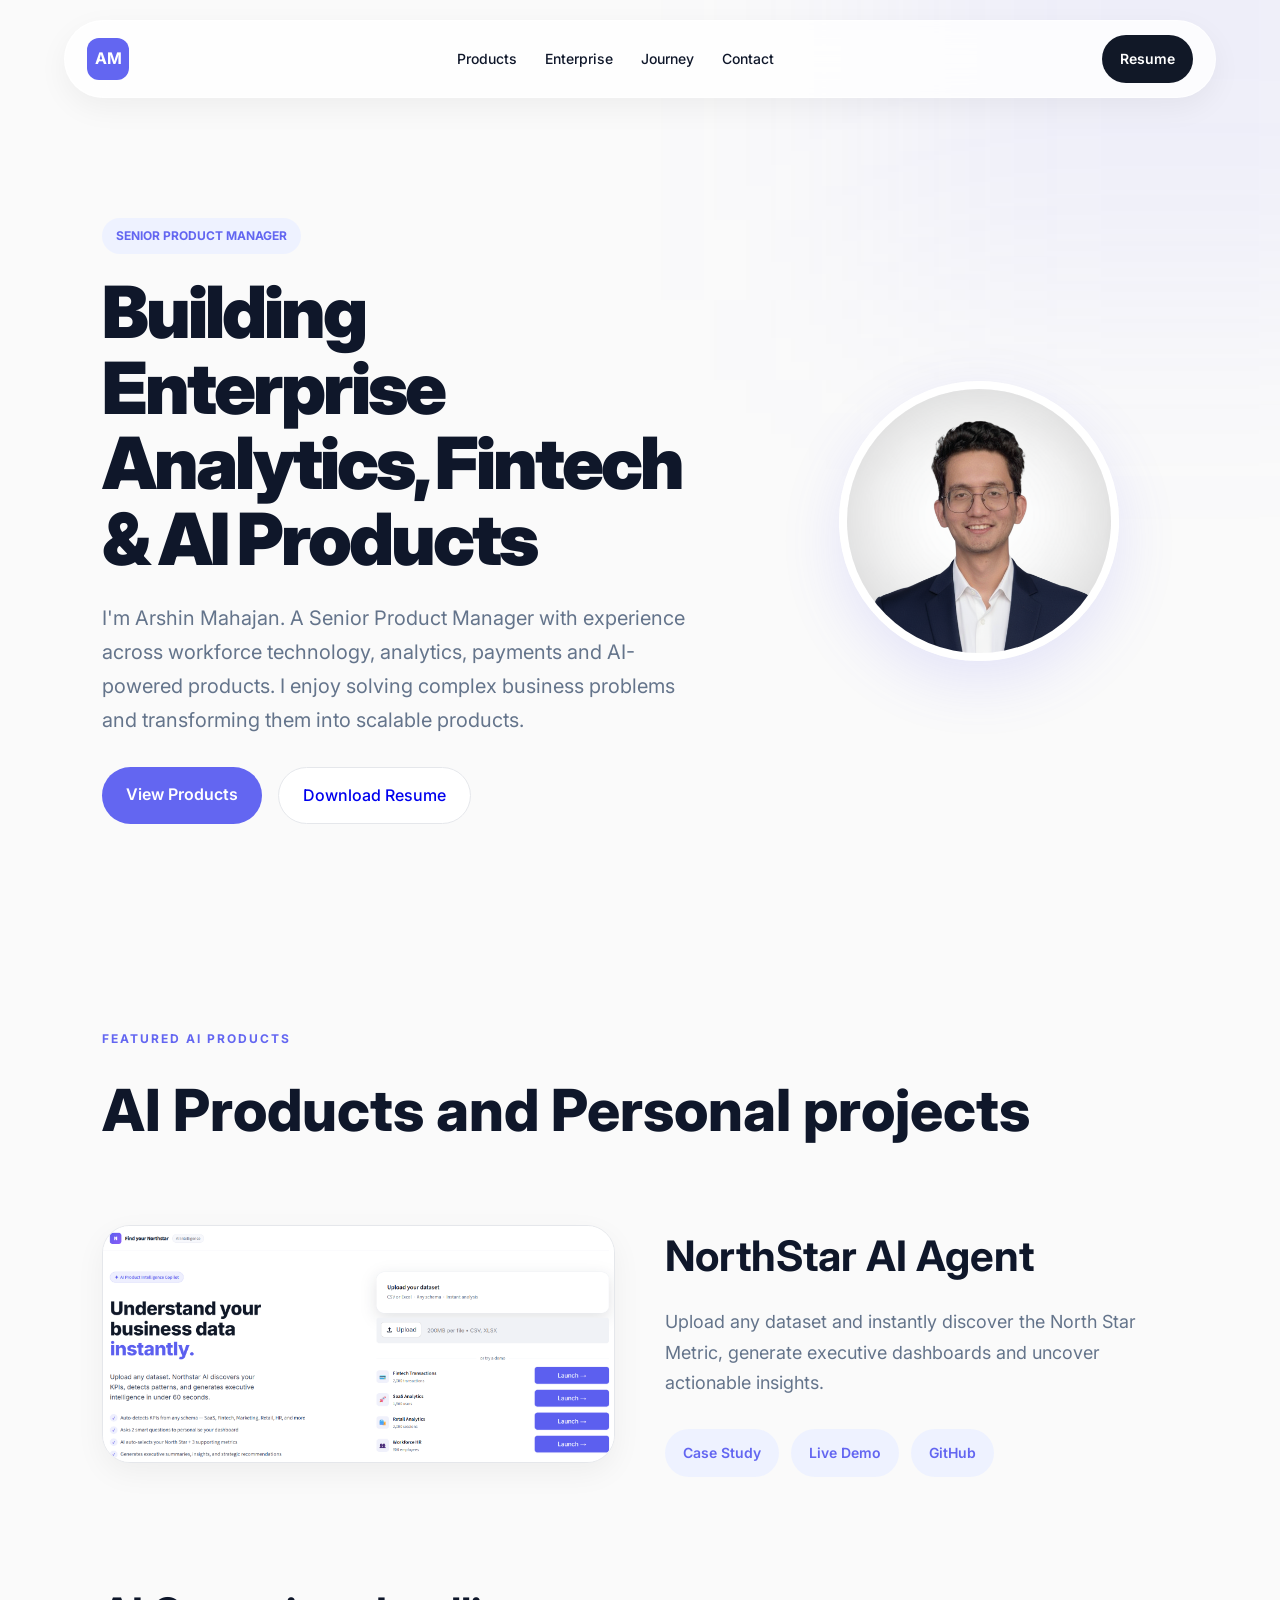
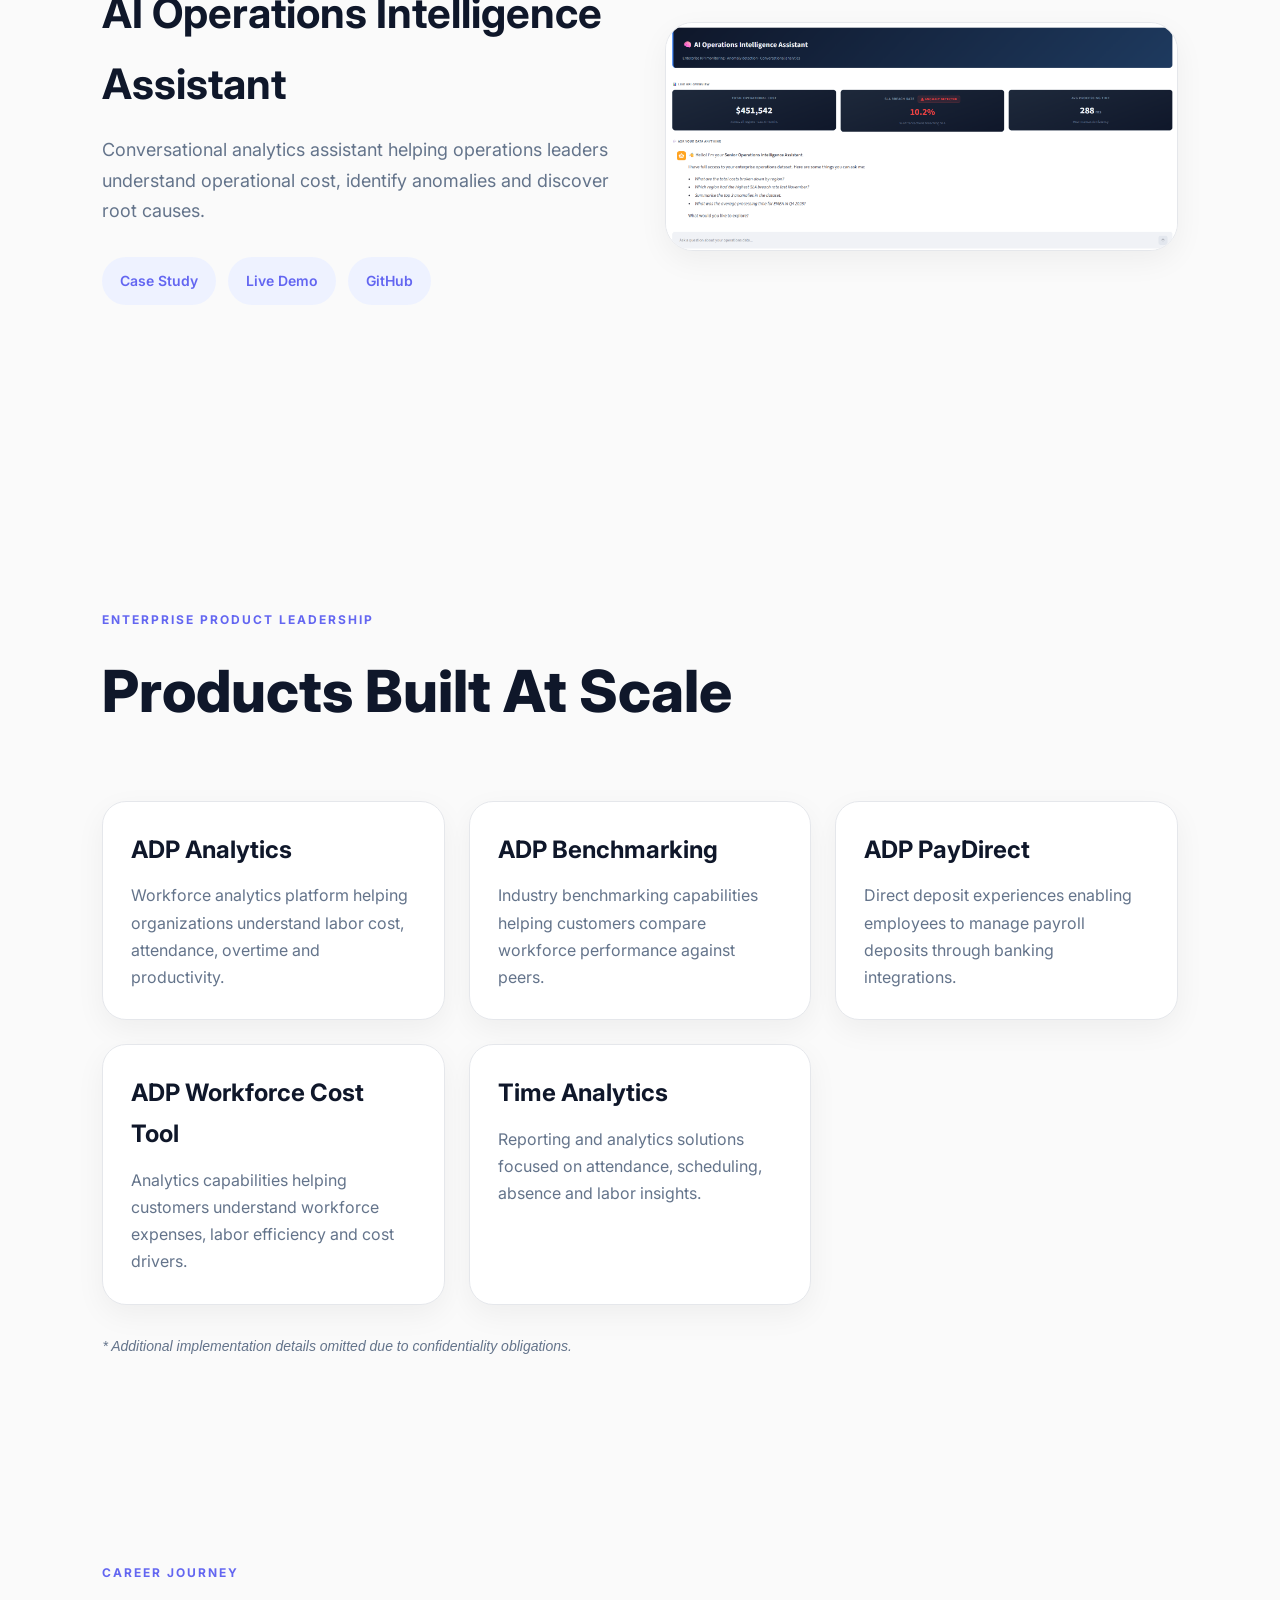
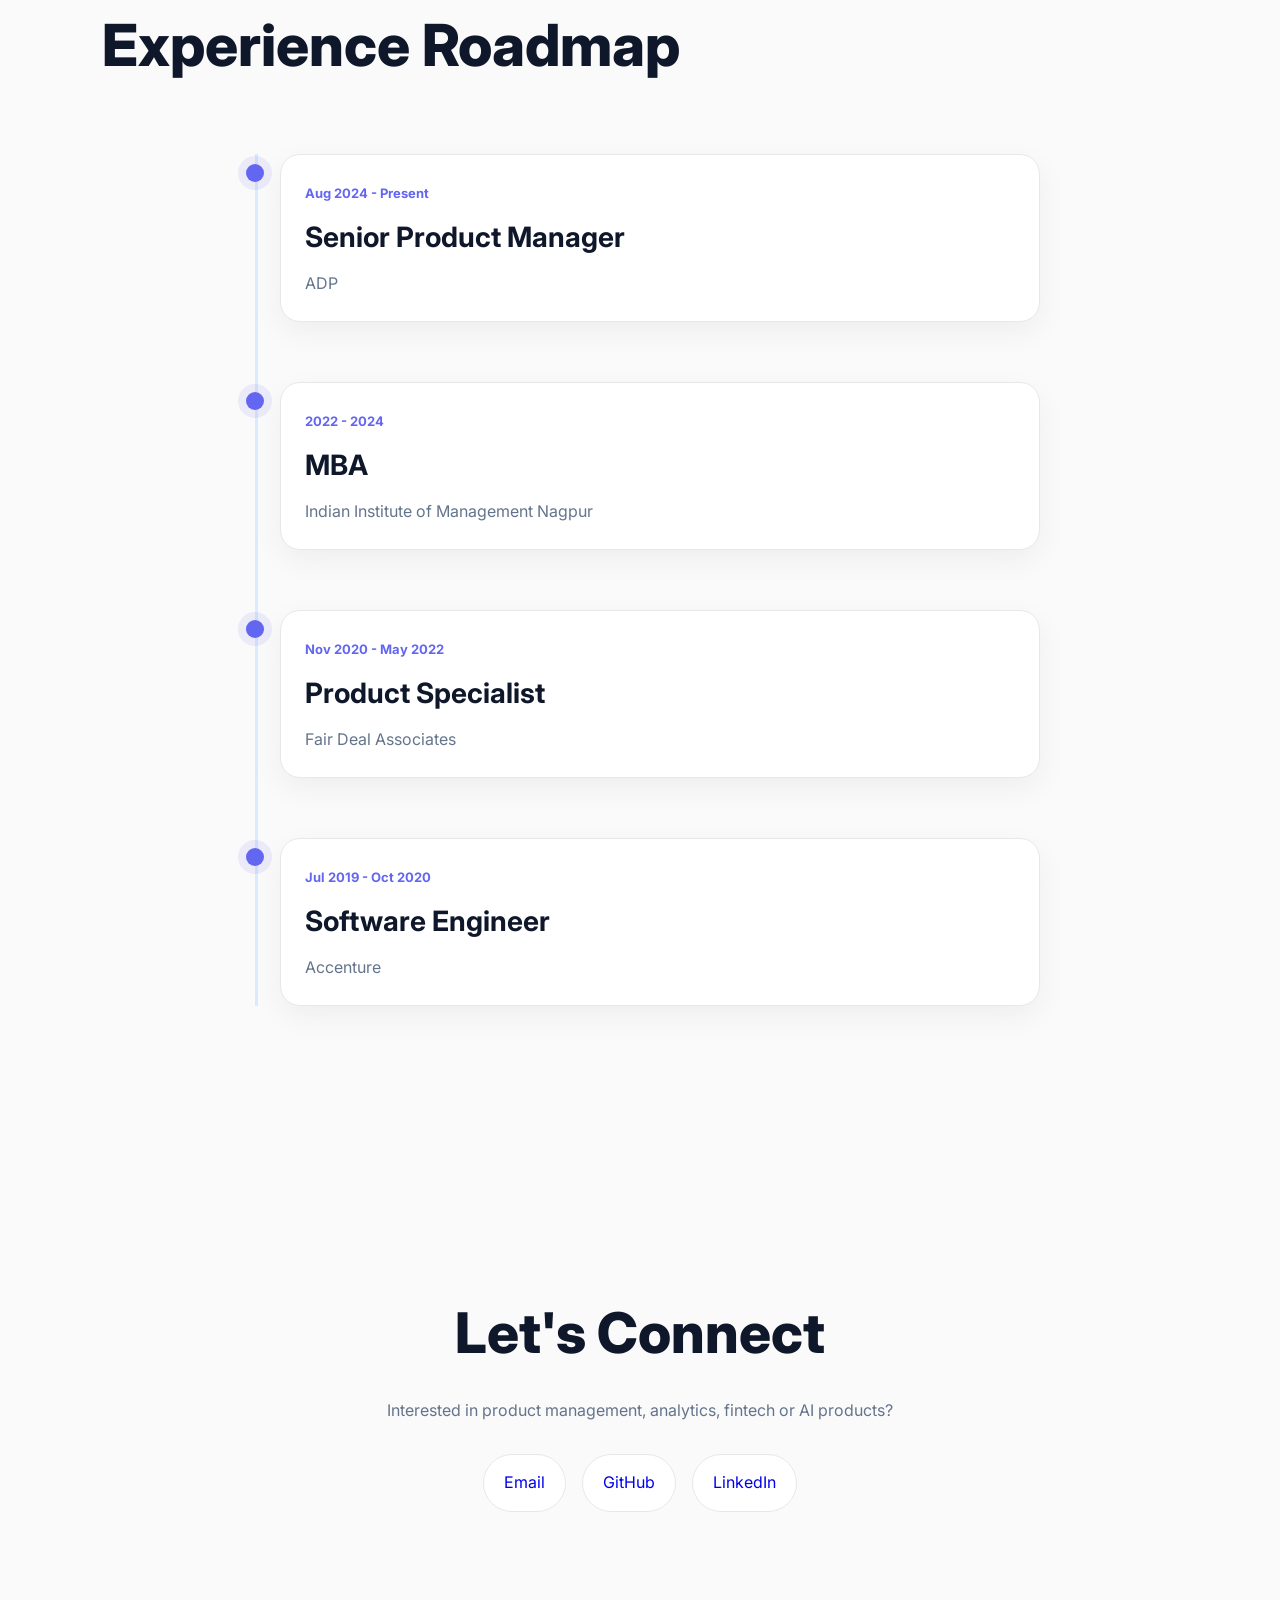
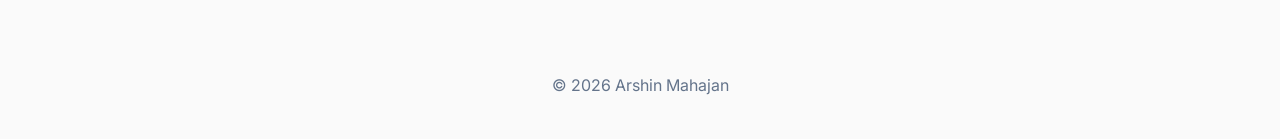
==== commit d1f11cd3: "Update heading for featured products section" ====
--- a/index.html
+++ b/index.html
@@ -117,7 +117,7 @@
 </span>
 
 <h2>
-Products Built End-to-End
+AI Products and Personal projects
 </h2>
 
 </div>
--- a/style.css
+++ b/style.css
@@ -1,11 +1,15 @@
 :root{
+
 --bg:#fafafa;
---surface:#ffffff;
+--card:#ffffff;
 --text:#0f172a;
 --muted:#64748b;
 --border:#e5e7eb;
 --accent:#6366f1;
---shadow:0 10px 30px rgba(0,0,0,.06);
+
+--shadow:
+0 10px 30px rgba(0,0,0,.05);
+
 }
 
 *{
@@ -19,39 +23,46 @@
 }
 
 body{
+
 font-family:'Inter',sans-serif;
+
 background:var(--bg);
+
 color:var(--text);
+
+overflow-x:hidden;
+
 line-height:1.7;
-overflow-x:hidden;
+
 }
 
 body::before{
+
 content:'';
+
 position:fixed;
-top:-200px;
+
+top:-300px;
 right:-200px;
-width:500px;
-height:500px;
-background:rgba(99,102,241,.10);
+
+width:600px;
+height:600px;
+
+background:
+rgba(99,102,241,.08);
+
 filter:blur(120px);
+
 z-index:-1;
-}
-
-img{
-max-width:100%;
-display:block;
-}
-
-a{
-text-decoration:none;
-color:inherit;
+
 }
 
 /* ---------------- NAVBAR ---------------- */
 
 .navbar{
+
 position:sticky;
+
 top:20px;
 
 width:90%;
@@ -65,20 +76,23 @@
 
 padding:14px 22px;
 
-background:rgba(255,255,255,.85);
+background:
+rgba(255,255,255,.8);
 
 backdrop-filter:blur(20px);
 
 border-radius:999px;
 
-border:1px solid rgba(255,255,255,.7);
+border:1px solid rgba(255,255,255,.6);
 
 box-shadow:var(--shadow);
 
 z-index:999;
+
 }
 
 .logo{
+
 width:42px;
 height:42px;
 
@@ -93,46 +107,71 @@
 font-weight:700;
 
 border-radius:12px;
+
 }
 
 .nav-links{
+
 display:flex;
 gap:28px;
+
 }
 
 .nav-links a{
+
 font-size:14px;
 font-weight:500;
+
+text-decoration:none;
+
+color:var(--text);
+
 }
 
 .resume-btn{
+
+padding:12px 18px;
+
 background:#111827;
+
 color:white;
 
-padding:12px 18px;
-
 border-radius:999px;
 
+text-decoration:none;
+
 font-size:14px;
+
 font-weight:600;
+
 }
 
 /* ---------------- HERO ---------------- */
 
 .hero{
+
 max-width:1300px;
+
 margin:auto;
-padding:80px 8% 60px;
+
+padding:100px 8%;
+
 }
 
 .hero-content{
+
 display:grid;
+
 grid-template-columns:1.2fr .8fr;
+
+gap:80px;
+
 align-items:center;
-gap:80px;
+
 }
 
 .hero-tag{
+
 display:inline-block;
 
 padding:8px 14px;
@@ -141,61 +180,93 @@
 
 color:var(--accent);
 
+border-radius:999px;
+
 font-size:12px;
+
 font-weight:700;
 
+}
+
+.hero h1{
+
+font-size:72px;
+
+font-weight:900;
+
+line-height:1.05;
+
+letter-spacing:-3px;
+
+margin-top:20px;
+
+max-width:700px;
+
+}
+
+.hero p{
+
+margin-top:24px;
+
+font-size:20px;
+
+max-width:650px;
+
+color:var(--muted);
+
+}
+
+.hero-buttons{
+
+display:flex;
+
+gap:16px;
+
+margin-top:30px;
+
+}
+
+.primary-btn{
+
+padding:14px 24px;
+
+background:var(--accent);
+
+color:white;
+
 border-radius:999px;
-}
-
-.hero h1{
-font-size:72px;
-line-height:1;
-font-weight:900;
-letter-spacing:-3px;
-margin-top:20px;
-}
-
-.hero h2{
-font-size:26px;
-margin-top:18px;
+
+text-decoration:none;
+
 font-weight:600;
-color:var(--accent);
-}
-
-.hero p{
-margin-top:24px;
-max-width:650px;
-font-size:20px;
-color:var(--muted);
-}
-
-.hero-buttons{
-display:flex;
-gap:16px;
-margin-top:30px;
-}
-
-.primary-btn{
-background:var(--accent);
-color:white;
-padding:14px 22px;
+
+}
+
+.secondary-btn{
+
+padding:14px 24px;
+
+border:1px solid var(--border);
+
+background:white;
+
 border-radius:999px;
-font-weight:600;
-}
-
-.secondary-btn{
-background:white;
-border:1px solid var(--border);
-padding:14px 22px;
-border-radius:999px;
-}
-
-.hero-image{
+
+text-decoration:none;
+
+font-weight:500;
+
+}
+
+.hero-right{
+
 display:flex;
 justify-content:center;
-}
-
-.hero-image img{
+
+}
+
+.hero-right img{
+
 width:280px;
 height:280px;
 
@@ -207,202 +278,357 @@
 
 box-shadow:
 0 20px 60px rgba(99,102,241,.15);
-}
-
-/* ---------------- GENERAL SECTIONS ---------------- */
+
+}
+
+/* ---------------- SECTIONS ---------------- */
 
 .section{
+
 max-width:1300px;
+
 margin:auto;
-padding:80px 8%;
+
+padding:100px 8%;
+
 }
 
 .section-header{
-margin-bottom:50px;
+
+margin-bottom:60px;
+
 }
 
 .section-header span{
+
 font-size:12px;
+
+letter-spacing:2px;
+
 font-weight:700;
-letter-spacing:2px;
+
 color:var(--accent);
+
 }
 
 .section-header h2{
+
+font-size:58px;
+
+font-weight:800;
+
 margin-top:10px;
-font-size:52px;
+
+}
+
+/* ---------------- FEATURED PRODUCTS ---------------- */
+
+.featured-product{
+
+display:grid;
+
+grid-template-columns:1fr 1fr;
+
+gap:50px;
+
+align-items:center;
+
+margin-bottom:100px;
+
+}
+
+.reverse{
+
+direction:rtl;
+
+}
+
+.reverse .featured-content{
+
+direction:ltr;
+
+}
+
+.featured-image img{
+
+width:100%;
+
+border-radius:28px;
+
+border:1px solid var(--border);
+
+box-shadow:var(--shadow);
+
+}
+
+.featured-content h3{
+
+font-size:42px;
+
+margin-bottom:16px;
+
+}
+
+.featured-content p{
+
+color:var(--muted);
+
+font-size:18px;
+
+margin-bottom:30px;
+
+}
+
+.product-buttons{
+
+display:flex;
+
+gap:12px;
+
+flex-wrap:wrap;
+
+}
+
+.product-buttons a{
+
+padding:12px 18px;
+
+background:#eef2ff;
+
+color:var(--accent);
+
+border-radius:999px;
+
+font-size:14px;
+
+font-weight:600;
+
+text-decoration:none;
+
+transition:.3s;
+
+}
+
+.product-buttons a:hover{
+
+background:var(--accent);
+
+color:white;
+
+}
+
+/* ---------------- ENTERPRISE ---------------- */
+
+.enterprise-grid{
+
+display:grid;
+
+grid-template-columns:repeat(3,1fr);
+
+gap:24px;
+
+}
+
+.enterprise-card{
+
+background:white;
+
+padding:28px;
+
+border-radius:24px;
+
+border:1px solid var(--border);
+
+box-shadow:var(--shadow);
+
+}
+
+.enterprise-card h3{
+
+margin-bottom:12px;
+
+font-size:24px;
+
+}
+
+.enterprise-card p{
+
+color:var(--muted);
+
+}
+
+.confidential-note{
+
+margin-top:30px;
+
+font-size:14px;
+
+color:var(--muted);
+
+font-style:italic;
+
+}
+
+/* ---------------- ROADMAP ---------------- */
+
+.roadmap{
+
+max-width:800px;
+
+margin:auto;
+
+position:relative;
+
+padding-left:40px;
+
+}
+
+.roadmap::before{
+
+content:'';
+
+position:absolute;
+
+left:15px;
+
+top:0;
+
+bottom:0;
+
+width:3px;
+
+background:#dbeafe;
+
+}
+
+.roadmap-item{
+
+position:relative;
+
+margin-bottom:60px;
+
+}
+
+.roadmap-dot{
+
+width:18px;
+height:18px;
+
+background:var(--accent);
+
+border-radius:50%;
+
+position:absolute;
+
+left:-34px;
+
+top:10px;
+
+box-shadow:
+0 0 0 8px rgba(99,102,241,.1);
+
+}
+
+.roadmap-content{
+
+background:white;
+
+padding:24px;
+
+border-radius:20px;
+
+border:1px solid var(--border);
+
+box-shadow:var(--shadow);
+
+}
+
+.roadmap-content span{
+
+font-size:13px;
+
+font-weight:700;
+
+color:var(--accent);
+
+}
+
+.roadmap-content h3{
+
+margin-top:8px;
+
+font-size:28px;
+
+}
+
+.roadmap-content p{
+
+margin-top:8px;
+
+color:var(--muted);
+
+}
+
+/* ---------------- CONTACT ---------------- */
+
+.contact{
+
+text-align:center;
+
+padding:120px 8%;
+
+}
+
+.contact h2{
+
+font-size:56px;
+
 font-weight:800;
-}
-
-/* ---------------- PRODUCTS ---------------- */
-
-.products-grid{
-display:grid;
-grid-template-columns:1fr 1fr;
-gap:24px;
-}
-
-.product-card{
+
+}
+
+.contact p{
+
+margin-top:16px;
+
+color:var(--muted);
+
+}
+
+.contact-buttons{
+
+display:flex;
+
+justify-content:center;
+
+gap:16px;
+
+margin-top:30px;
+
+}
+
+.contact-buttons a{
+
+padding:14px 20px;
+
 background:white;
 
+border-radius:999px;
+
 border:1px solid var(--border);
 
-border-radius:28px;
-
-overflow:hidden;
-
-box-shadow:var(--shadow);
-
-transition:.3s;
-}
-
-.product-card:hover{
-transform:translateY(-6px);
-}
-
-.product-card img{
-height:260px;
-width:100%;
-object-fit:cover;
-}
-
-.product-info{
-padding:28px;
-}
-
-.product-info h3{
-font-size:32px;
-margin-bottom:12px;
-}
-
-.product-info p{
+text-decoration:none;
+
+}
+
+footer{
+
+padding:40px;
+
+text-align:center;
+
 color:var(--muted);
-}
-
-.product-actions{
-display:flex;
-gap:10px;
-margin-top:24px;
-flex-wrap:wrap;
-}
-
-.product-actions a{
-padding:10px 14px;
-
-background:#eef2ff;
-
-color:var(--accent);
-
-font-size:13px;
-font-weight:600;
-
-border-radius:999px;
-}
-
-/* ---------------- TIMELINE ---------------- */
-
-.timeline{
-max-width:900px;
-margin:auto;
-position:relative;
-}
-
-.timeline::before{
-content:'';
-position:absolute;
-left:140px;
-top:0;
-bottom:0;
-width:2px;
-background:#e5e7eb;
-}
-
-.timeline-item{
-display:grid;
-grid-template-columns:140px 1fr;
-gap:40px;
-
-margin-bottom:50px;
-
-position:relative;
-}
-
-.timeline-item::before{
-content:'';
-
-position:absolute;
-
-left:134px;
-top:8px;
-
-width:14px;
-height:14px;
-
-background:var(--accent);
-
-border-radius:50%;
-}
-
-.timeline-date{
-font-size:14px;
-font-weight:600;
-color:var(--muted);
-}
-
-.timeline-content{
-background:white;
-
-padding:24px;
-
-border-radius:20px;
-
-border:1px solid var(--border);
-
-box-shadow:var(--shadow);
-}
-
-.timeline-content h3{
-margin-bottom:6px;
-}
-
-/* ---------------- CONTACT ---------------- */
-
-.contact{
-text-align:center;
-padding:100px 8%;
-}
-
-.contact h2{
-font-size:52px;
-font-weight:800;
-}
-
-.contact p{
-margin-top:16px;
-color:var(--muted);
-}
-
-.contact-buttons{
-display:flex;
-justify-content:center;
-gap:16px;
-margin-top:30px;
-}
-
-.contact-buttons a{
-background:white;
-
-padding:14px 20px;
-
-border-radius:999px;
-
-border:1px solid var(--border);
-}
-
-footer{
-padding:40px;
-text-align:center;
-color:var(--muted);
+
 }
 
 /* ---------------- MOBILE ---------------- */
@@ -414,94 +640,119 @@
 }
 
 .hero{
-padding:40px 24px;
+
+padding:50px 24px;
+
 }
 
 .hero-content{
+
 display:flex;
-flex-direction:column;
+
+flex-direction:column-reverse;
+
 text-align:center;
+
 gap:30px;
-}
-
-.hero-image{
-order:-1;
-}
-
-.hero-image img{
+
+}
+
+.hero-right img{
+
 width:160px;
 height:160px;
+
 }
 
 .hero h1{
-font-size:48px;
+
+font-size:46px;
+
 letter-spacing:-1px;
-}
-
-.hero h2{
-font-size:20px;
+
 }
 
 .hero p{
+
 font-size:18px;
+
 }
 
 .hero-buttons{
+
 flex-direction:column;
+
 }
 
 .primary-btn,
 .secondary-btn{
+
 width:100%;
+
 text-align:center;
+
 }
 
 .section{
-padding:70px 24px;
+
+padding:80px 24px;
+
 }
 
 .section-header h2{
+
 font-size:38px;
-}
-
-.products-grid{
+
+}
+
+.featured-product{
+
 grid-template-columns:1fr;
-}
-
-.product-card img{
-height:220px;
-}
-
-.timeline::before{
-display:none;
-}
-
-.timeline-item{
+
+gap:24px;
+
+}
+
+.reverse{
+
+direction:ltr;
+
+}
+
+.enterprise-grid{
+
 grid-template-columns:1fr;
-gap:10px;
-}
-
-.timeline-item::before{
-display:none;
-}
-
-.timeline-date{
-font-size:13px;
+
 }
 
 .contact h2{
-font-size:36px;
+
+font-size:38px;
+
 }
 
 .contact-buttons{
+
 flex-direction:column;
+
 align-items:center;
+
 }
 
 .contact-buttons a{
+
 width:100%;
-max-width:300px;
+
+max-width:280px;
+
 text-align:center;
-}
-
-}
+
+}
+
+.roadmap{
+
+padding-left:25px;
+
+}
+
+}
